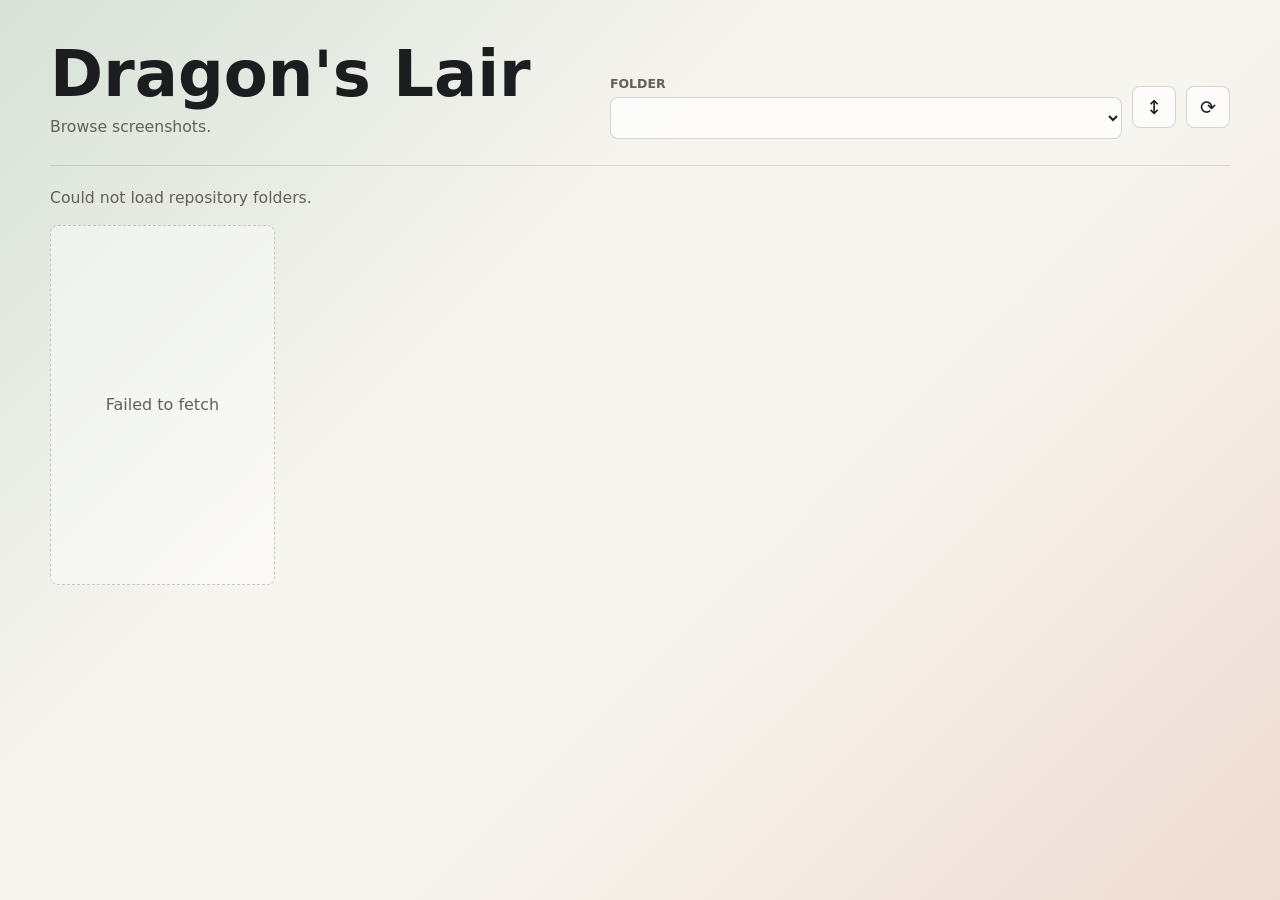
==== index.html @ fb162367 "Initial clean snapshot" ====
<!doctype html>
<html lang="en">
<head>
  <meta charset="utf-8">
  <meta name="viewport" content="width=device-width, initial-scale=1">
  <title>Window Browser</title>
  <style>
    :root {
      color-scheme: light;
      font-family: Inter, ui-sans-serif, system-ui, -apple-system, BlinkMacSystemFont, "Segoe UI", sans-serif;
      background: #f7f5ef;
      color: #1c1d1f;
    }

    * {
      box-sizing: border-box;
    }

    body {
      margin: 0;
      min-height: 100vh;
      background:
        linear-gradient(135deg, rgba(133, 176, 154, 0.28), transparent 38%),
        linear-gradient(315deg, rgba(194, 86, 66, 0.16), transparent 42%),
        #f7f5ef;
    }

    button,
    select {
      font: inherit;
    }

    button {
      cursor: pointer;
    }

    .shell {
      width: min(1180px, calc(100% - 32px));
      margin: 0 auto;
      padding: 32px 0 48px;
    }

    header {
      display: flex;
      align-items: flex-end;
      justify-content: space-between;
      gap: 24px;
      padding: 12px 0 26px;
      border-bottom: 1px solid rgba(28, 29, 31, 0.14);
    }

    h1 {
      margin: 0;
      font-size: clamp(2rem, 5vw, 4.8rem);
      line-height: 0.96;
      letter-spacing: 0;
    }

    .meta {
      margin: 10px 0 0;
      color: #646057;
      font-size: 0.98rem;
      line-height: 1.5;
    }

    .controls {
      display: grid;
      grid-template-columns: minmax(190px, 1fr) auto auto;
      gap: 10px;
      align-items: center;
      width: min(100%, 620px);
    }

    .field {
      display: grid;
      gap: 6px;
    }

    label {
      color: #646057;
      font-size: 0.78rem;
      font-weight: 700;
      text-transform: uppercase;
    }

    select,
    .icon-button {
      min-height: 42px;
      border: 1px solid rgba(28, 29, 31, 0.18);
      border-radius: 8px;
      background: rgba(255, 255, 255, 0.72);
      color: #1c1d1f;
      box-shadow: 0 1px 0 rgba(255, 255, 255, 0.55) inset;
    }

    select {
      width: 100%;
      padding: 0 34px 0 12px;
    }

    .icon-button {
      width: 44px;
      display: grid;
      place-items: center;
      font-size: 1.2rem;
    }

    .icon-button:hover,
    select:hover {
      border-color: rgba(28, 29, 31, 0.34);
    }

    .summary {
      display: flex;
      align-items: center;
      justify-content: space-between;
      gap: 16px;
      padding: 22px 0 18px;
      color: #646057;
      font-size: 0.98rem;
    }

    .endpoint {
      overflow: hidden;
      text-overflow: ellipsis;
      white-space: nowrap;
      color: #3f594b;
    }

    .gallery {
      display: grid;
      grid-template-columns: repeat(auto-fill, minmax(210px, 1fr));
      gap: 14px;
    }

    .tile {
      position: relative;
      height: 260px;
      overflow: hidden;
      border: 1px solid rgba(28, 29, 31, 0.12);
      border-radius: 8px;
      background: #fffaf0;
      color: inherit;
      padding: 0;
      text-align: left;
    }

    .tile img {
      width: 100%;
      height: 100%;
      display: block;
      object-fit: cover;
      transition: transform 180ms ease;
    }

    .tile:hover img,
    .tile:focus-visible img {
      transform: scale(1.035);
    }

    .caption {
      position: absolute;
      inset: auto 0 0;
      display: grid;
      gap: 2px;
      padding: 40px 12px 12px;
      background: linear-gradient(transparent, rgba(0, 0, 0, 0.76));
      color: #fff;
    }

    .name {
      overflow: hidden;
      text-overflow: ellipsis;
      white-space: nowrap;
      font-weight: 800;
    }

    .time {
      color: rgba(255, 255, 255, 0.78);
      font-size: 0.86rem;
    }

    .empty {
      display: grid;
      place-items: center;
      min-height: 360px;
      border: 1px dashed rgba(28, 29, 31, 0.22);
      border-radius: 8px;
      color: #646057;
      text-align: center;
      padding: 32px;
      background: rgba(255, 255, 255, 0.42);
    }

    .viewer {
      position: fixed;
      inset: 0;
      z-index: 20;
      display: none;
      grid-template-rows: auto 1fr auto;
      background: rgba(11, 12, 14, 0.94);
      color: #fff;
    }

    .viewer.open {
      display: grid;
    }

    .viewer-bar {
      display: flex;
      align-items: center;
      justify-content: space-between;
      gap: 12px;
      padding: 12px 16px;
    }

    .viewer-title {
      min-width: 0;
      overflow: hidden;
      text-overflow: ellipsis;
      white-space: nowrap;
      font-weight: 800;
    }

    .viewer-stage {
      min-height: 0;
      display: grid;
      grid-template-columns: 54px 1fr 54px;
      align-items: center;
      gap: 8px;
      padding: 0 16px;
    }

    .viewer-image {
      max-width: 100%;
      max-height: calc(100vh - 148px);
      justify-self: center;
      object-fit: contain;
    }

    .viewer button {
      border-color: rgba(255, 255, 255, 0.24);
      background: rgba(255, 255, 255, 0.12);
      color: #fff;
    }

    .viewer-foot {
      padding: 0 16px 14px;
      color: rgba(255, 255, 255, 0.72);
      text-align: center;
    }

    @media (max-width: 760px) {
      header {
        display: grid;
        align-items: stretch;
      }

      .controls {
        grid-template-columns: 1fr 44px 44px;
      }

      .summary {
        display: grid;
      }

      .tile {
        height: 220px;
      }

      .viewer-stage {
        grid-template-columns: 44px 1fr 44px;
        padding: 0 8px;
      }
    }
  </style>
</head>
<body>
  <div class="shell">
    <header>
      <div>
        <h1>Dragon's Lair</h1>
        <p class="meta">Browse screenshots.</p>
      </div>

      <div class="controls" aria-label="Photo controls">
        <div class="field">
          <label for="folderSelect">Folder</label>
          <select id="folderSelect"></select>
        </div>
        <button class="icon-button" id="sortButton" type="button" title="Reverse timestamp sort" aria-label="Reverse timestamp sort">↕</button>
        <button class="icon-button" id="refreshButton" type="button" title="Refresh folders and photos" aria-label="Refresh folders and photos">⟳</button>
      </div>
    </header>

    <section class="summary" aria-live="polite">
      <span id="countText">Loading folders...</span>
      <span class="endpoint" id="endpointText"></span>
    </section>

    <main id="gallery" class="gallery"></main>
  </div>

  <aside class="viewer" id="viewer" aria-modal="true" role="dialog" aria-label="Photo viewer">
    <div class="viewer-bar">
      <div class="viewer-title" id="viewerTitle"></div>
      <button class="icon-button" id="closeButton" type="button" title="Close" aria-label="Close">×</button>
    </div>
    <div class="viewer-stage">
      <button class="icon-button" id="prevButton" type="button" title="Previous photo" aria-label="Previous photo">‹</button>
      <img class="viewer-image" id="viewerImage" alt="">
      <button class="icon-button" id="nextButton" type="button" title="Next photo" aria-label="Next photo">›</button>
    </div>
    <div class="viewer-foot" id="viewerMeta"></div>
  </aside>

  <script>
    const owner = "iambeast55";
    const repo = "dragons_lair";
    const branch = "master";
    const rootFolder = "windows";
    const imagePattern = /\.(avif|gif|heic|jpeg|jpg|png|webp)$/i;

    const folderSelect = document.querySelector("#folderSelect");
    const sortButton = document.querySelector("#sortButton");
    const refreshButton = document.querySelector("#refreshButton");
    const countText = document.querySelector("#countText");
    const endpointText = document.querySelector("#endpointText");
    const gallery = document.querySelector("#gallery");
    const viewer = document.querySelector("#viewer");
    const viewerImage = document.querySelector("#viewerImage");
    const viewerTitle = document.querySelector("#viewerTitle");
    const viewerMeta = document.querySelector("#viewerMeta");

    let repoTree = [];
    let folders = [];
    let photos = [];
    let activeFolder = new URLSearchParams(location.search).get("folder") || "";
    let sortNewestFirst = true;
    let activeIndex = 0;

    function api(path) {
      return `https://api.github.com/repos/${owner}/${repo}/${path}`;
    }

    function raw(path) {
      return `https://raw.githubusercontent.com/${owner}/${repo}/${branch}/${encodeURIComponent(path).replaceAll("%2F", "/")}`;
    }

    function folderFromPath(path) {
      const withoutRoot = path.slice(rootFolder.length + 1);
      return withoutRoot.split("/")[0] || "";
    }

    function displayFolder(folder) {
      return folder.replaceAll("-", " ").replaceAll("_", " ");
    }

    function formatDate(timestamp) {
      if (!timestamp) return "No timestamp found";
      return new Intl.DateTimeFormat(undefined, {
        year: "numeric",
        month: "short",
        day: "numeric",
        hour: "numeric",
        minute: "2-digit"
      }).format(new Date(timestamp));
    }

    function parseDateFromName(name) {
      const compact = name.match(/(20\d{2}|19\d{2})([01]\d)([0-3]\d)[-_ ]?([0-2]\d)?([0-5]\d)?([0-5]\d)?/);
      if (compact) {
        const [, year, month, day, hour = "00", minute = "00", second = "00"] = compact;
        const date = new Date(`${year}-${month}-${day}T${hour}:${minute}:${second}`);
        return Number.isNaN(date.getTime()) ? null : date.getTime();
      }

      const separated = name.match(/(20\d{2}|19\d{2})[-_. ]([01]?\d)[-_. ]([0-3]?\d)/);
      if (separated) {
        const [, year, month, day] = separated;
        const date = new Date(Number(year), Number(month) - 1, Number(day));
        return Number.isNaN(date.getTime()) ? null : date.getTime();
      }

      return null;
    }

    function readAscii(view, offset, length) {
      let value = "";
      for (let index = 0; index < length; index += 1) {
        value += String.fromCharCode(view.getUint8(offset + index));
      }
      return value;
    }

    function parseExifDate(buffer) {
      const view = new DataView(buffer);
      if (view.byteLength < 4 || view.getUint16(0) !== 0xffd8) return null;

      let offset = 2;
      while (offset + 4 < view.byteLength) {
        const marker = view.getUint16(offset);
        const size = view.getUint16(offset + 2);
        if (marker === 0xffe1 && readAscii(view, offset + 4, 6) === "Exif\0\0") {
          return parseTiffDate(view, offset + 10);
        }
        offset += 2 + size;
      }
      return null;
    }

    function parseTiffDate(view, start) {
      const endian = readAscii(view, start, 2);
      const little = endian === "II";
      if (!little && endian !== "MM") return null;

      const get16 = (offset) => view.getUint16(offset, little);
      const get32 = (offset) => view.getUint32(offset, little);
      const firstIfd = start + get32(start + 4);
      const exifIfd = findTagOffset(view, firstIfd, 0x8769, get16, get32, start);
      const dateOffset =
        findTagOffset(view, firstIfd, 0x0132, get16, get32, start) ||
        (exifIfd ? findTagOffset(view, exifIfd, 0x9003, get16, get32, start) : null) ||
        (exifIfd ? findTagOffset(view, exifIfd, 0x9004, get16, get32, start) : null);

      if (!dateOffset) return null;
      const value = readAscii(view, dateOffset, 19);
      const match = value.match(/(\d{4}):(\d{2}):(\d{2}) (\d{2}):(\d{2}):(\d{2})/);
      if (!match) return null;
      const [, year, month, day, hour, minute, second] = match;
      const date = new Date(`${year}-${month}-${day}T${hour}:${minute}:${second}`);
      return Number.isNaN(date.getTime()) ? null : date.getTime();
    }

    function findTagOffset(view, ifdOffset, wantedTag, get16, get32, tiffStart) {
      if (ifdOffset + 2 >= view.byteLength) return null;
      const entryCount = get16(ifdOffset);
      for (let index = 0; index < entryCount; index += 1) {
        const entry = ifdOffset + 2 + index * 12;
        if (entry + 12 > view.byteLength) return null;
        const tag = get16(entry);
        if (tag !== wantedTag) continue;

        const type = get16(entry + 2);
        const count = get32(entry + 4);
        const value = get32(entry + 8);
        const byteCount = count * (type === 3 ? 2 : 1);
        return byteCount <= 4 ? entry + 8 : tiffStart + value;
      }
      return null;
    }

    async function fetchJson(url) {
      const response = await fetch(url, { headers: { Accept: "application/vnd.github+json" } });
      if (!response.ok) throw new Error(`${response.status} ${response.statusText}`);
      return response.json();
    }

    async function loadTree() {
      countText.textContent = "Loading folders...";
      gallery.innerHTML = "";
      const data = await fetchJson(api(`git/trees/${branch}?recursive=1`));
      repoTree = data.tree || [];
      folders = [...new Set(
        repoTree
          .filter((item) => item.type === "tree" && item.path.startsWith(`${rootFolder}/`))
          .map((item) => folderFromPath(item.path))
          .filter(Boolean)
      )].sort((a, b) => a.localeCompare(b));

      renderFolders();
      await selectFolder(folders.includes(activeFolder) ? activeFolder : folders[0] || "");
    }

    function renderFolders() {
      folderSelect.innerHTML = "";
      if (!folders.length) {
        folderSelect.append(new Option("No folders yet", ""));
        folderSelect.disabled = true;
        return;
      }

      folderSelect.disabled = false;
      for (const folder of folders) {
        folderSelect.append(new Option(displayFolder(folder), folder));
      }
    }

    async function selectFolder(folder) {
      activeFolder = folder;
      folderSelect.value = folder;
      const url = new URL(location.href);
      if (folder) url.searchParams.set("folder", folder);
      else url.searchParams.delete("folder");
      history.replaceState(null, "", url);
      endpointText.textContent = folder ? `?folder=${encodeURIComponent(folder)}` : "";

      if (!folder) {
        photos = [];
        countText.textContent = "Add folders under windows to start browsing.";
        renderEmpty("Create a folder like windows/vacation and add images inside it.");
        return;
      }

      countText.textContent = `Loading ${displayFolder(folder)}...`;
      const prefix = `${rootFolder}/${folder}/`;
      photos = repoTree
        .filter((item) => item.type === "blob" && item.path.startsWith(prefix) && imagePattern.test(item.path))
        .map((item) => ({
          path: item.path,
          name: item.path.split("/").pop(),
          url: raw(item.path),
          timestamp: parseDateFromName(item.path),
          timestampSource: parseDateFromName(item.path) ? "filename" : ""
        }));

      await hydrateTimestamps(photos);
      sortPhotos();
      renderGallery();
    }

    async function hydrateTimestamps(items) {
      await Promise.all(items.map(async (photo) => {
        if (!/\.(jpe?g)$/i.test(photo.name)) return;
        try {
          const response = await fetch(photo.url);
          const buffer = await response.arrayBuffer();
          const exifDate = parseExifDate(buffer);
          if (exifDate) {
            photo.timestamp = exifDate;
            photo.timestampSource = "EXIF";
          }
        } catch {
          // Filename dates remain useful when image metadata cannot be read.
        }
      }));
    }

    function sortPhotos() {
      photos.sort((a, b) => {
        const first = a.timestamp || 0;
        const second = b.timestamp || 0;
        return sortNewestFirst ? second - first || a.name.localeCompare(b.name) : first - second || a.name.localeCompare(b.name);
      });
    }

    function renderGallery() {
      gallery.innerHTML = "";
      if (!photos.length) {
        countText.textContent = `No images found in ${displayFolder(activeFolder)}.`;
        renderEmpty("Supported files: .jpg, .jpeg, .png, .webp, .gif, .avif, .heic");
        return;
      }

      countText.textContent = `${photos.length} photo${photos.length === 1 ? "" : "s"} in ${displayFolder(activeFolder)}, sorted ${sortNewestFirst ? "newest first" : "oldest first"}.`;
      for (const [index, photo] of photos.entries()) {
        const tile = document.createElement("button");
        tile.className = "tile";
        tile.type = "button";
        tile.addEventListener("click", () => openViewer(index));

        const image = document.createElement("img");
        image.src = photo.url;
        image.alt = photo.name;
        image.loading = "lazy";

        const caption = document.createElement("span");
        caption.className = "caption";
        caption.innerHTML = `<span class="name"></span><span class="time"></span>`;
        caption.querySelector(".name").textContent = photo.name;
        caption.querySelector(".time").textContent = `${formatDate(photo.timestamp)}${photo.timestampSource ? ` · ${photo.timestampSource}` : ""}`;

        tile.append(image, caption);
        gallery.append(tile);
      }
    }

    function renderEmpty(message) {
      gallery.innerHTML = `<div class="empty"><p>${message}</p></div>`;
    }

    function openViewer(index) {
      activeIndex = index;
      updateViewer();
      viewer.classList.add("open");
    }

    function updateViewer() {
      const photo = photos[activeIndex];
      if (!photo) return;
      viewerImage.src = photo.url;
      viewerImage.alt = photo.name;
      viewerTitle.textContent = photo.name;
      viewerMeta.textContent = `${activeIndex + 1} of ${photos.length} · ${formatDate(photo.timestamp)}${photo.timestampSource ? ` · ${photo.timestampSource}` : ""}`;
    }

    function moveViewer(direction) {
      if (!photos.length) return;
      activeIndex = (activeIndex + direction + photos.length) % photos.length;
      updateViewer();
    }

    folderSelect.addEventListener("change", () => selectFolder(folderSelect.value));
    sortButton.addEventListener("click", () => {
      sortNewestFirst = !sortNewestFirst;
      sortPhotos();
      renderGallery();
    });
    refreshButton.addEventListener("click", loadTree);
    document.querySelector("#closeButton").addEventListener("click", () => viewer.classList.remove("open"));
    document.querySelector("#prevButton").addEventListener("click", () => moveViewer(-1));
    document.querySelector("#nextButton").addEventListener("click", () => moveViewer(1));
    document.addEventListener("keydown", (event) => {
      if (!viewer.classList.contains("open")) return;
      if (event.key === "Escape") viewer.classList.remove("open");
      if (event.key === "ArrowLeft") moveViewer(-1);
      if (event.key === "ArrowRight") moveViewer(1);
    });

    loadTree().catch((error) => {
      countText.textContent = "Could not load repository folders.";
      renderEmpty(error.message);
    });
  </script>
</body>
</html>
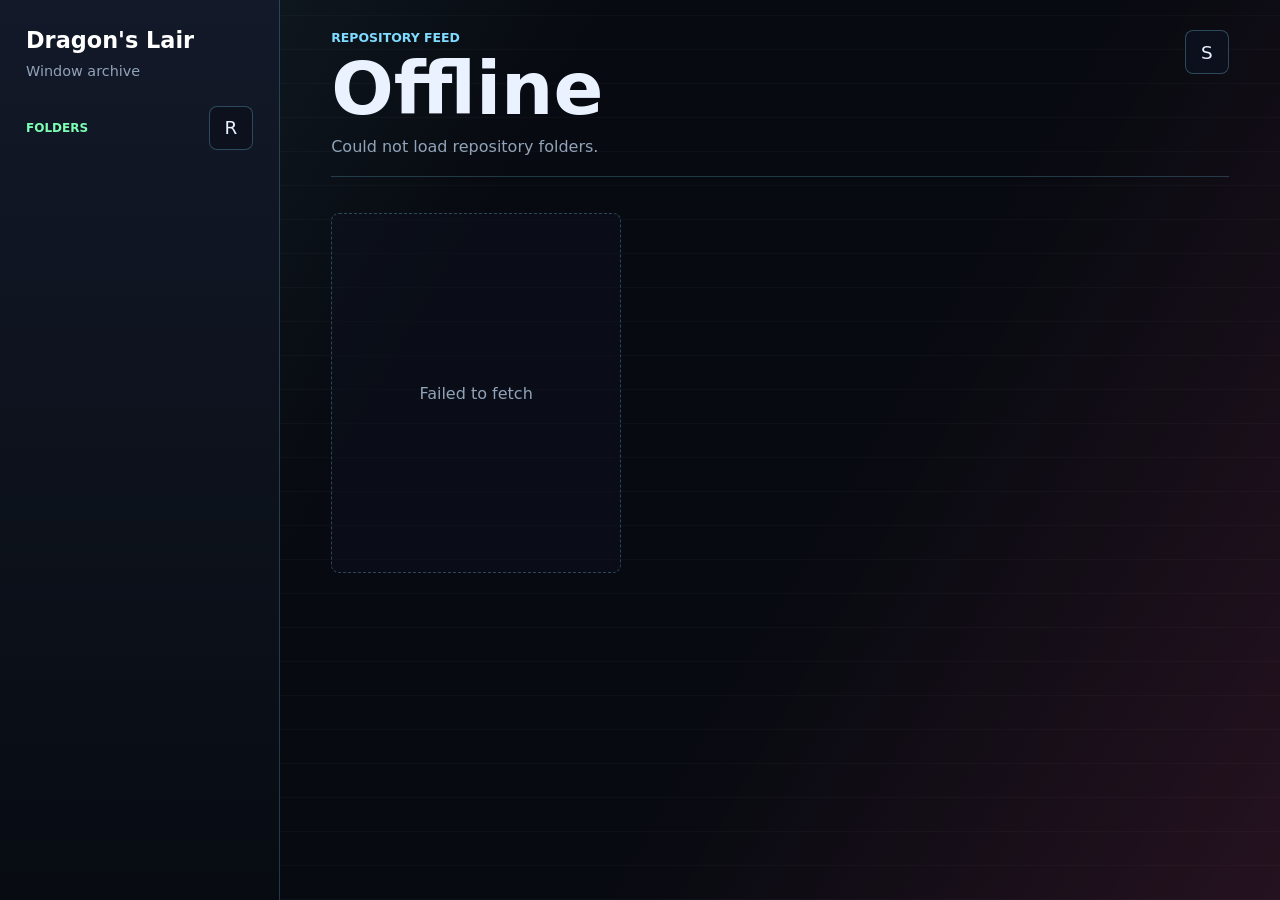
==== commit f925c0a2: "Refresh cyber gallery UI" ====
--- a/index.html
+++ b/index.html
@@ -3,13 +3,22 @@
 <head>
   <meta charset="utf-8">
   <meta name="viewport" content="width=device-width, initial-scale=1">
-  <title>Window Browser</title>
+  <title>Dragon's Lair</title>
   <style>
     :root {
-      color-scheme: light;
+      color-scheme: dark;
       font-family: Inter, ui-sans-serif, system-ui, -apple-system, BlinkMacSystemFont, "Segoe UI", sans-serif;
-      background: #f7f5ef;
-      color: #1c1d1f;
+      background: #070a10;
+      color: #eaf2ff;
+      --panel: rgba(13, 18, 30, 0.82);
+      --panel-strong: rgba(18, 25, 40, 0.94);
+      --line: rgba(127, 219, 255, 0.22);
+      --line-hot: rgba(255, 74, 143, 0.42);
+      --text-soft: #91a3b8;
+      --cyan: #7fdbff;
+      --pink: #ff4a8f;
+      --green: #7cffb2;
+      --amber: #ffd166;
     }
 
     * {
@@ -20,116 +29,218 @@
       margin: 0;
       min-height: 100vh;
       background:
-        linear-gradient(135deg, rgba(133, 176, 154, 0.28), transparent 38%),
-        linear-gradient(315deg, rgba(194, 86, 66, 0.16), transparent 42%),
-        #f7f5ef;
-    }
-
-    button,
-    select {
+        linear-gradient(120deg, rgba(127, 219, 255, 0.11), transparent 34%),
+        linear-gradient(300deg, rgba(255, 74, 143, 0.12), transparent 38%),
+        repeating-linear-gradient(0deg, rgba(255, 255, 255, 0.025) 0 1px, transparent 1px 34px),
+        #070a10;
+    }
+
+    button {
+      border: 0;
       font: inherit;
-    }
-
-    button {
       cursor: pointer;
     }
 
     .shell {
-      width: min(1180px, calc(100% - 32px));
+      width: min(1440px, 100%);
+      min-height: 100vh;
       margin: 0 auto;
-      padding: 32px 0 48px;
-    }
-
-    header {
-      display: flex;
-      align-items: flex-end;
-      justify-content: space-between;
-      gap: 24px;
-      padding: 12px 0 26px;
-      border-bottom: 1px solid rgba(28, 29, 31, 0.14);
+      display: grid;
+      grid-template-columns: 280px minmax(0, 1fr);
+    }
+
+    .sidebar {
+      position: sticky;
+      top: 0;
+      height: 100vh;
+      padding: 28px 18px;
+      border-right: 1px solid var(--line);
+      background:
+        linear-gradient(180deg, rgba(18, 25, 40, 0.96), rgba(7, 10, 16, 0.92)),
+        var(--panel-strong);
+    }
+
+    .brand {
+      display: grid;
+      gap: 8px;
+      padding: 0 8px 24px;
     }
 
     h1 {
       margin: 0;
-      font-size: clamp(2rem, 5vw, 4.8rem);
-      line-height: 0.96;
+      color: #ffffff;
+      font-size: 1.4rem;
+      line-height: 1.1;
       letter-spacing: 0;
     }
 
     .meta {
-      margin: 10px 0 0;
-      color: #646057;
-      font-size: 0.98rem;
-      line-height: 1.5;
-    }
-
-    .controls {
-      display: grid;
-      grid-template-columns: minmax(190px, 1fr) auto auto;
-      gap: 10px;
-      align-items: center;
-      width: min(100%, 620px);
-    }
-
-    .field {
-      display: grid;
-      gap: 6px;
-    }
-
-    label {
-      color: #646057;
-      font-size: 0.78rem;
-      font-weight: 700;
-      text-transform: uppercase;
-    }
-
-    select,
-    .icon-button {
-      min-height: 42px;
-      border: 1px solid rgba(28, 29, 31, 0.18);
-      border-radius: 8px;
-      background: rgba(255, 255, 255, 0.72);
-      color: #1c1d1f;
-      box-shadow: 0 1px 0 rgba(255, 255, 255, 0.55) inset;
-    }
-
-    select {
-      width: 100%;
-      padding: 0 34px 0 12px;
-    }
-
-    .icon-button {
-      width: 44px;
-      display: grid;
-      place-items: center;
-      font-size: 1.2rem;
-    }
-
-    .icon-button:hover,
-    select:hover {
-      border-color: rgba(28, 29, 31, 0.34);
-    }
-
-    .summary {
+      margin: 0;
+      color: var(--text-soft);
+      font-size: 0.9rem;
+      line-height: 1.45;
+    }
+
+    .rail-head {
       display: flex;
       align-items: center;
       justify-content: space-between;
-      gap: 16px;
-      padding: 22px 0 18px;
-      color: #646057;
-      font-size: 0.98rem;
-    }
-
-    .endpoint {
+      gap: 12px;
+      margin: 0 8px 10px;
+    }
+
+    .rail-label {
+      color: var(--green);
+      font-size: 0.75rem;
+      font-weight: 800;
+      text-transform: uppercase;
+    }
+
+    .folder-list {
+      display: grid;
+      gap: 8px;
+      max-height: calc(100vh - 196px);
+      overflow: auto;
+      padding: 2px 4px 2px 0;
+    }
+
+    .folder-item {
+      width: 100%;
+      min-height: 44px;
+      display: grid;
+      grid-template-columns: 28px minmax(0, 1fr) auto;
+      align-items: center;
+      gap: 10px;
+      padding: 9px 10px;
+      border: 1px solid rgba(127, 219, 255, 0.12);
+      border-radius: 8px;
+      background: rgba(255, 255, 255, 0.035);
+      color: #dce9f8;
+      text-align: left;
+    }
+
+    .folder-item:hover,
+    .folder-item:focus-visible {
+      border-color: rgba(127, 219, 255, 0.48);
+      background: rgba(127, 219, 255, 0.08);
+      outline: none;
+    }
+
+    .folder-item.active {
+      border-color: rgba(255, 74, 143, 0.7);
+      background: linear-gradient(90deg, rgba(255, 74, 143, 0.17), rgba(127, 219, 255, 0.09));
+      box-shadow: 0 0 0 1px rgba(255, 74, 143, 0.12), 0 0 24px rgba(255, 74, 143, 0.08);
+    }
+
+    .folder-icon {
+      position: relative;
+      width: 23px;
+      height: 17px;
+      border: 1px solid rgba(127, 219, 255, 0.76);
+      border-radius: 3px;
+      background: rgba(127, 219, 255, 0.12);
+      box-shadow: 0 0 12px rgba(127, 219, 255, 0.18);
+    }
+
+    .folder-icon::before {
+      content: "";
+      position: absolute;
+      top: -6px;
+      left: 1px;
+      width: 10px;
+      height: 6px;
+      border: 1px solid rgba(127, 219, 255, 0.76);
+      border-bottom: 0;
+      border-radius: 3px 3px 0 0;
+      background: rgba(127, 219, 255, 0.12);
+    }
+
+    .folder-name,
+    .name {
       overflow: hidden;
       text-overflow: ellipsis;
       white-space: nowrap;
-      color: #3f594b;
+    }
+
+    .folder-count {
+      color: var(--text-soft);
+      font-size: 0.78rem;
+      font-variant-numeric: tabular-nums;
+    }
+
+    .content {
+      min-width: 0;
+      padding: 30px clamp(18px, 4vw, 54px) 48px;
+    }
+
+    .toolbar {
+      display: flex;
+      align-items: flex-start;
+      justify-content: space-between;
+      gap: 16px;
+      padding-bottom: 18px;
+      border-bottom: 1px solid var(--line);
+    }
+
+    .kicker {
+      margin: 0 0 8px;
+      color: var(--cyan);
+      font-size: 0.78rem;
+      font-weight: 900;
+      text-transform: uppercase;
+    }
+
+    .title {
+      margin: 0;
+      font-size: clamp(2rem, 6vw, 4.6rem);
+      line-height: 0.98;
+      letter-spacing: 0;
+    }
+
+    .summary {
+      margin: 10px 0 0;
+      color: var(--text-soft);
+      line-height: 1.45;
+    }
+
+    .actions {
+      display: flex;
+      gap: 10px;
+      flex: 0 0 auto;
+    }
+
+    .icon-button {
+      width: 44px;
+      height: 44px;
+      display: grid;
+      place-items: center;
+      border: 1px solid rgba(127, 219, 255, 0.28);
+      border-radius: 8px;
+      background: rgba(13, 18, 30, 0.88);
+      color: #eaf2ff;
+      font-size: 1.15rem;
+    }
+
+    .icon-button:hover,
+    .icon-button:focus-visible {
+      border-color: var(--cyan);
+      color: #ffffff;
+      outline: none;
+    }
+
+    .endpoint {
+      margin: 16px 0 20px;
+      color: var(--green);
+      font-family: "Cascadia Code", Consolas, monospace;
+      font-size: 0.88rem;
+      overflow: hidden;
+      text-overflow: ellipsis;
+      white-space: nowrap;
     }
 
     .gallery {
       display: grid;
-      grid-template-columns: repeat(auto-fill, minmax(210px, 1fr));
+      grid-template-columns: repeat(auto-fill, minmax(220px, 1fr));
       gap: 14px;
     }
 
@@ -137,12 +248,27 @@
       position: relative;
       height: 260px;
       overflow: hidden;
-      border: 1px solid rgba(28, 29, 31, 0.12);
+      border: 1px solid rgba(127, 219, 255, 0.16);
       border-radius: 8px;
-      background: #fffaf0;
+      background: #0d121e;
       color: inherit;
       padding: 0;
       text-align: left;
+    }
+
+    .tile::after {
+      content: "";
+      position: absolute;
+      inset: 0;
+      border: 1px solid transparent;
+      border-radius: inherit;
+      pointer-events: none;
+    }
+
+    .tile:hover::after,
+    .tile:focus-visible::after {
+      border-color: rgba(255, 74, 143, 0.62);
+      box-shadow: inset 0 0 0 1px rgba(127, 219, 255, 0.16);
     }
 
     .tile img {
@@ -150,46 +276,45 @@
       height: 100%;
       display: block;
       object-fit: cover;
-      transition: transform 180ms ease;
+      transition: transform 180ms ease, filter 180ms ease;
     }
 
     .tile:hover img,
     .tile:focus-visible img {
       transform: scale(1.035);
+      filter: saturate(1.08);
     }
 
     .caption {
       position: absolute;
       inset: auto 0 0;
       display: grid;
-      gap: 2px;
-      padding: 40px 12px 12px;
-      background: linear-gradient(transparent, rgba(0, 0, 0, 0.76));
+      gap: 3px;
+      padding: 48px 12px 12px;
+      background: linear-gradient(transparent, rgba(4, 7, 12, 0.88));
       color: #fff;
     }
 
     .name {
-      overflow: hidden;
-      text-overflow: ellipsis;
-      white-space: nowrap;
-      font-weight: 800;
+      font-weight: 850;
     }
 
     .time {
-      color: rgba(255, 255, 255, 0.78);
-      font-size: 0.86rem;
+      color: rgba(234, 242, 255, 0.72);
+      font-family: "Cascadia Code", Consolas, monospace;
+      font-size: 0.78rem;
     }
 
     .empty {
       display: grid;
       place-items: center;
       min-height: 360px;
-      border: 1px dashed rgba(28, 29, 31, 0.22);
+      border: 1px dashed rgba(127, 219, 255, 0.28);
       border-radius: 8px;
-      color: #646057;
+      color: var(--text-soft);
       text-align: center;
       padding: 32px;
-      background: rgba(255, 255, 255, 0.42);
+      background: rgba(13, 18, 30, 0.54);
     }
 
     .viewer {
@@ -198,7 +323,7 @@
       z-index: 20;
       display: none;
       grid-template-rows: auto 1fr auto;
-      background: rgba(11, 12, 14, 0.94);
+      background: rgba(4, 7, 12, 0.96);
       color: #fff;
     }
 
@@ -212,6 +337,7 @@
       justify-content: space-between;
       gap: 12px;
       padding: 12px 16px;
+      border-bottom: 1px solid rgba(127, 219, 255, 0.14);
     }
 
     .viewer-title {
@@ -238,30 +364,48 @@
       object-fit: contain;
     }
 
-    .viewer button {
-      border-color: rgba(255, 255, 255, 0.24);
-      background: rgba(255, 255, 255, 0.12);
-      color: #fff;
-    }
-
     .viewer-foot {
       padding: 0 16px 14px;
-      color: rgba(255, 255, 255, 0.72);
+      color: rgba(234, 242, 255, 0.72);
       text-align: center;
     }
 
-    @media (max-width: 760px) {
-      header {
+    @media (max-width: 820px) {
+      .shell {
+        grid-template-columns: 1fr;
+      }
+
+      .sidebar {
+        position: static;
+        height: auto;
+        padding: 20px 16px 12px;
+        border-right: 0;
+        border-bottom: 1px solid var(--line);
+      }
+
+      .brand {
+        padding-bottom: 16px;
+      }
+
+      .folder-list {
+        grid-auto-flow: column;
+        grid-auto-columns: minmax(160px, 1fr);
+        overflow-x: auto;
+        overflow-y: hidden;
+        max-height: none;
+        padding-bottom: 8px;
+      }
+
+      .content {
+        padding-top: 22px;
+      }
+
+      .toolbar {
         display: grid;
-        align-items: stretch;
-      }
-
-      .controls {
-        grid-template-columns: 1fr 44px 44px;
-      }
-
-      .summary {
-        display: grid;
+      }
+
+      .actions {
+        justify-content: flex-start;
       }
 
       .tile {
@@ -277,39 +421,46 @@
 </head>
 <body>
   <div class="shell">
-    <header>
-      <div>
+    <aside class="sidebar" aria-label="Folders">
+      <div class="brand">
         <h1>Dragon's Lair</h1>
-        <p class="meta">Browse screenshots.</p>
+        <p class="meta">Window archive</p>
       </div>
 
-      <div class="controls" aria-label="Photo controls">
-        <div class="field">
-          <label for="folderSelect">Folder</label>
-          <select id="folderSelect"></select>
+      <div class="rail-head">
+        <span class="rail-label">Folders</span>
+        <button class="icon-button" id="refreshButton" type="button" title="Refresh folders and photos" aria-label="Refresh folders and photos">R</button>
+      </div>
+
+      <nav class="folder-list" id="folderList" aria-label="Photo folders"></nav>
+    </aside>
+
+    <main class="content">
+      <section class="toolbar">
+        <div>
+          <p class="kicker">Repository feed</p>
+          <h2 class="title" id="folderTitle">Loading</h2>
+          <p class="summary" id="countText" aria-live="polite">Loading folders...</p>
         </div>
-        <button class="icon-button" id="sortButton" type="button" title="Reverse timestamp sort" aria-label="Reverse timestamp sort">↕</button>
-        <button class="icon-button" id="refreshButton" type="button" title="Refresh folders and photos" aria-label="Refresh folders and photos">⟳</button>
-      </div>
-    </header>
-
-    <section class="summary" aria-live="polite">
-      <span id="countText">Loading folders...</span>
-      <span class="endpoint" id="endpointText"></span>
-    </section>
-
-    <main id="gallery" class="gallery"></main>
+        <div class="actions">
+          <button class="icon-button" id="sortButton" type="button" title="Reverse timestamp sort" aria-label="Reverse timestamp sort">S</button>
+        </div>
+      </section>
+
+      <div class="endpoint" id="endpointText"></div>
+      <section id="gallery" class="gallery" aria-label="Photos"></section>
+    </main>
   </div>
 
   <aside class="viewer" id="viewer" aria-modal="true" role="dialog" aria-label="Photo viewer">
     <div class="viewer-bar">
       <div class="viewer-title" id="viewerTitle"></div>
-      <button class="icon-button" id="closeButton" type="button" title="Close" aria-label="Close">×</button>
+      <button class="icon-button" id="closeButton" type="button" title="Close" aria-label="Close">X</button>
     </div>
     <div class="viewer-stage">
-      <button class="icon-button" id="prevButton" type="button" title="Previous photo" aria-label="Previous photo">‹</button>
+      <button class="icon-button" id="prevButton" type="button" title="Previous photo" aria-label="Previous photo">&lt;</button>
       <img class="viewer-image" id="viewerImage" alt="">
-      <button class="icon-button" id="nextButton" type="button" title="Next photo" aria-label="Next photo">›</button>
+      <button class="icon-button" id="nextButton" type="button" title="Next photo" aria-label="Next photo">&gt;</button>
     </div>
     <div class="viewer-foot" id="viewerMeta"></div>
   </aside>
@@ -321,11 +472,12 @@
     const rootFolder = "windows";
     const imagePattern = /\.(avif|gif|heic|jpeg|jpg|png|webp)$/i;
 
-    const folderSelect = document.querySelector("#folderSelect");
+    const folderList = document.querySelector("#folderList");
     const sortButton = document.querySelector("#sortButton");
     const refreshButton = document.querySelector("#refreshButton");
     const countText = document.querySelector("#countText");
     const endpointText = document.querySelector("#endpointText");
+    const folderTitle = document.querySelector("#folderTitle");
     const gallery = document.querySelector("#gallery");
     const viewer = document.querySelector("#viewer");
     const viewerImage = document.querySelector("#viewerImage");
@@ -354,6 +506,11 @@
 
     function displayFolder(folder) {
       return folder.replaceAll("-", " ").replaceAll("_", " ");
+    }
+
+    function countImages(folder) {
+      const prefix = `${rootFolder}/${folder}/`;
+      return repoTree.filter((item) => item.type === "blob" && item.path.startsWith(prefix) && imagePattern.test(item.path)).length;
     }
 
     function formatDate(timestamp) {
@@ -458,6 +615,7 @@
 
     async function loadTree() {
       countText.textContent = "Loading folders...";
+      folderTitle.textContent = "Loading";
       gallery.innerHTML = "";
       const data = await fetchJson(api(`git/trees/${branch}?recursive=1`));
       repoTree = data.tree || [];
@@ -473,22 +631,39 @@
     }
 
     function renderFolders() {
-      folderSelect.innerHTML = "";
+      folderList.innerHTML = "";
       if (!folders.length) {
-        folderSelect.append(new Option("No folders yet", ""));
-        folderSelect.disabled = true;
+        folderList.innerHTML = '<div class="empty">No folders yet</div>';
         return;
       }
 
-      folderSelect.disabled = false;
       for (const folder of folders) {
-        folderSelect.append(new Option(displayFolder(folder), folder));
+        const button = document.createElement("button");
+        button.className = `folder-item${folder === activeFolder ? " active" : ""}`;
+        button.type = "button";
+        button.setAttribute("aria-current", folder === activeFolder ? "page" : "false");
+        button.addEventListener("click", () => selectFolder(folder));
+
+        const icon = document.createElement("span");
+        icon.className = "folder-icon";
+        icon.setAttribute("aria-hidden", "true");
+
+        const name = document.createElement("span");
+        name.className = "folder-name";
+        name.textContent = displayFolder(folder);
+
+        const count = document.createElement("span");
+        count.className = "folder-count";
+        count.textContent = countImages(folder);
+
+        button.append(icon, name, count);
+        folderList.append(button);
       }
     }
 
     async function selectFolder(folder) {
       activeFolder = folder;
-      folderSelect.value = folder;
+      renderFolders();
       const url = new URL(location.href);
       if (folder) url.searchParams.set("folder", folder);
       else url.searchParams.delete("folder");
@@ -497,22 +672,27 @@
 
       if (!folder) {
         photos = [];
+        folderTitle.textContent = "No folder";
         countText.textContent = "Add folders under windows to start browsing.";
-        renderEmpty("Create a folder like windows/vacation and add images inside it.");
+        renderEmpty("Create a folder like windows/screenshots and add images inside it.");
         return;
       }
 
+      folderTitle.textContent = displayFolder(folder);
       countText.textContent = `Loading ${displayFolder(folder)}...`;
       const prefix = `${rootFolder}/${folder}/`;
       photos = repoTree
         .filter((item) => item.type === "blob" && item.path.startsWith(prefix) && imagePattern.test(item.path))
-        .map((item) => ({
-          path: item.path,
-          name: item.path.split("/").pop(),
-          url: raw(item.path),
-          timestamp: parseDateFromName(item.path),
-          timestampSource: parseDateFromName(item.path) ? "filename" : ""
-        }));
+        .map((item) => {
+          const timestamp = parseDateFromName(item.path);
+          return {
+            path: item.path,
+            name: item.path.split("/").pop(),
+            url: raw(item.path),
+            timestamp,
+            timestampSource: timestamp ? "filename" : ""
+          };
+        });
 
       await hydrateTimestamps(photos);
       sortPhotos();
@@ -552,7 +732,7 @@
         return;
       }
 
-      countText.textContent = `${photos.length} photo${photos.length === 1 ? "" : "s"} in ${displayFolder(activeFolder)}, sorted ${sortNewestFirst ? "newest first" : "oldest first"}.`;
+      countText.textContent = `${photos.length} photo${photos.length === 1 ? "" : "s"} sorted ${sortNewestFirst ? "newest first" : "oldest first"}.`;
       for (const [index, photo] of photos.entries()) {
         const tile = document.createElement("button");
         tile.className = "tile";
@@ -566,9 +746,9 @@
 
         const caption = document.createElement("span");
         caption.className = "caption";
-        caption.innerHTML = `<span class="name"></span><span class="time"></span>`;
+        caption.innerHTML = '<span class="name"></span><span class="time"></span>';
         caption.querySelector(".name").textContent = photo.name;
-        caption.querySelector(".time").textContent = `${formatDate(photo.timestamp)}${photo.timestampSource ? ` · ${photo.timestampSource}` : ""}`;
+        caption.querySelector(".time").textContent = `${formatDate(photo.timestamp)}${photo.timestampSource ? ` / ${photo.timestampSource}` : ""}`;
 
         tile.append(image, caption);
         gallery.append(tile);
@@ -591,7 +771,7 @@
       viewerImage.src = photo.url;
       viewerImage.alt = photo.name;
       viewerTitle.textContent = photo.name;
-      viewerMeta.textContent = `${activeIndex + 1} of ${photos.length} · ${formatDate(photo.timestamp)}${photo.timestampSource ? ` · ${photo.timestampSource}` : ""}`;
+      viewerMeta.textContent = `${activeIndex + 1} of ${photos.length} / ${formatDate(photo.timestamp)}${photo.timestampSource ? ` / ${photo.timestampSource}` : ""}`;
     }
 
     function moveViewer(direction) {
@@ -600,7 +780,6 @@
       updateViewer();
     }
 
-    folderSelect.addEventListener("change", () => selectFolder(folderSelect.value));
     sortButton.addEventListener("click", () => {
       sortNewestFirst = !sortNewestFirst;
       sortPhotos();
@@ -618,6 +797,7 @@
     });
 
     loadTree().catch((error) => {
+      folderTitle.textContent = "Offline";
       countText.textContent = "Could not load repository folders.";
       renderEmpty(error.message);
     });
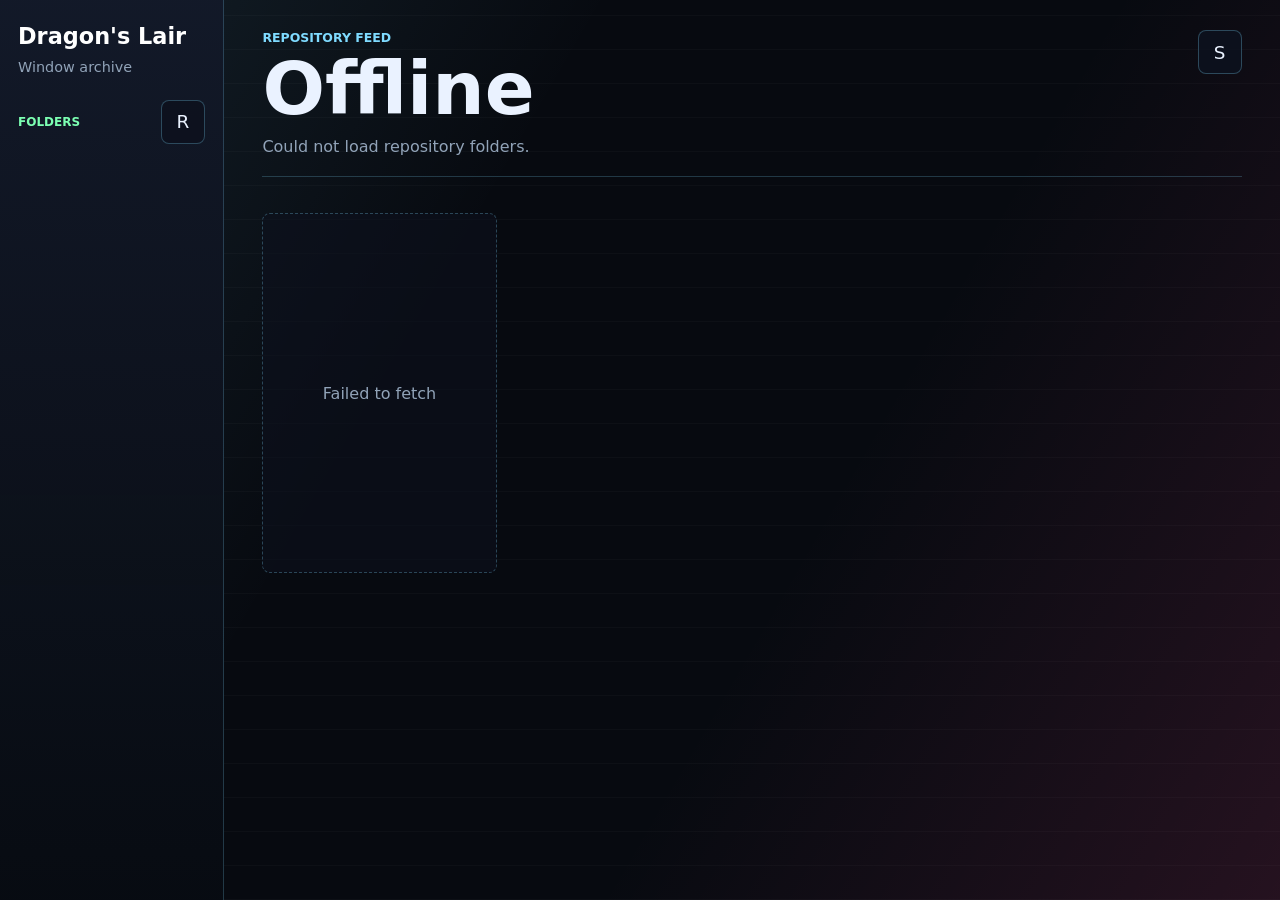
==== commit 213df26d: "Tighten sidebar layout" ====
--- a/index.html
+++ b/index.html
@@ -42,18 +42,17 @@
     }
 
     .shell {
-      width: min(1440px, 100%);
+      width: 100%;
       min-height: 100vh;
-      margin: 0 auto;
-      display: grid;
-      grid-template-columns: 280px minmax(0, 1fr);
+      display: grid;
+      grid-template-columns: 224px minmax(0, 1fr);
     }
 
     .sidebar {
       position: sticky;
       top: 0;
       height: 100vh;
-      padding: 28px 18px;
+      padding: 24px 12px;
       border-right: 1px solid var(--line);
       background:
         linear-gradient(180deg, rgba(18, 25, 40, 0.96), rgba(7, 10, 16, 0.92)),
@@ -63,7 +62,7 @@
     .brand {
       display: grid;
       gap: 8px;
-      padding: 0 8px 24px;
+      padding: 0 6px 22px;
     }
 
     h1 {
@@ -86,7 +85,7 @@
       align-items: center;
       justify-content: space-between;
       gap: 12px;
-      margin: 0 8px 10px;
+      margin: 0 6px 10px;
     }
 
     .rail-label {
@@ -108,10 +107,10 @@
       width: 100%;
       min-height: 44px;
       display: grid;
-      grid-template-columns: 28px minmax(0, 1fr) auto;
+      grid-template-columns: 24px minmax(0, 1fr) auto;
       align-items: center;
-      gap: 10px;
-      padding: 9px 10px;
+      gap: 8px;
+      padding: 9px 8px;
       border: 1px solid rgba(127, 219, 255, 0.12);
       border-radius: 8px;
       background: rgba(255, 255, 255, 0.035);
@@ -170,7 +169,7 @@
 
     .content {
       min-width: 0;
-      padding: 30px clamp(18px, 4vw, 54px) 48px;
+      padding: 30px clamp(18px, 3vw, 48px) 48px;
     }
 
     .toolbar {
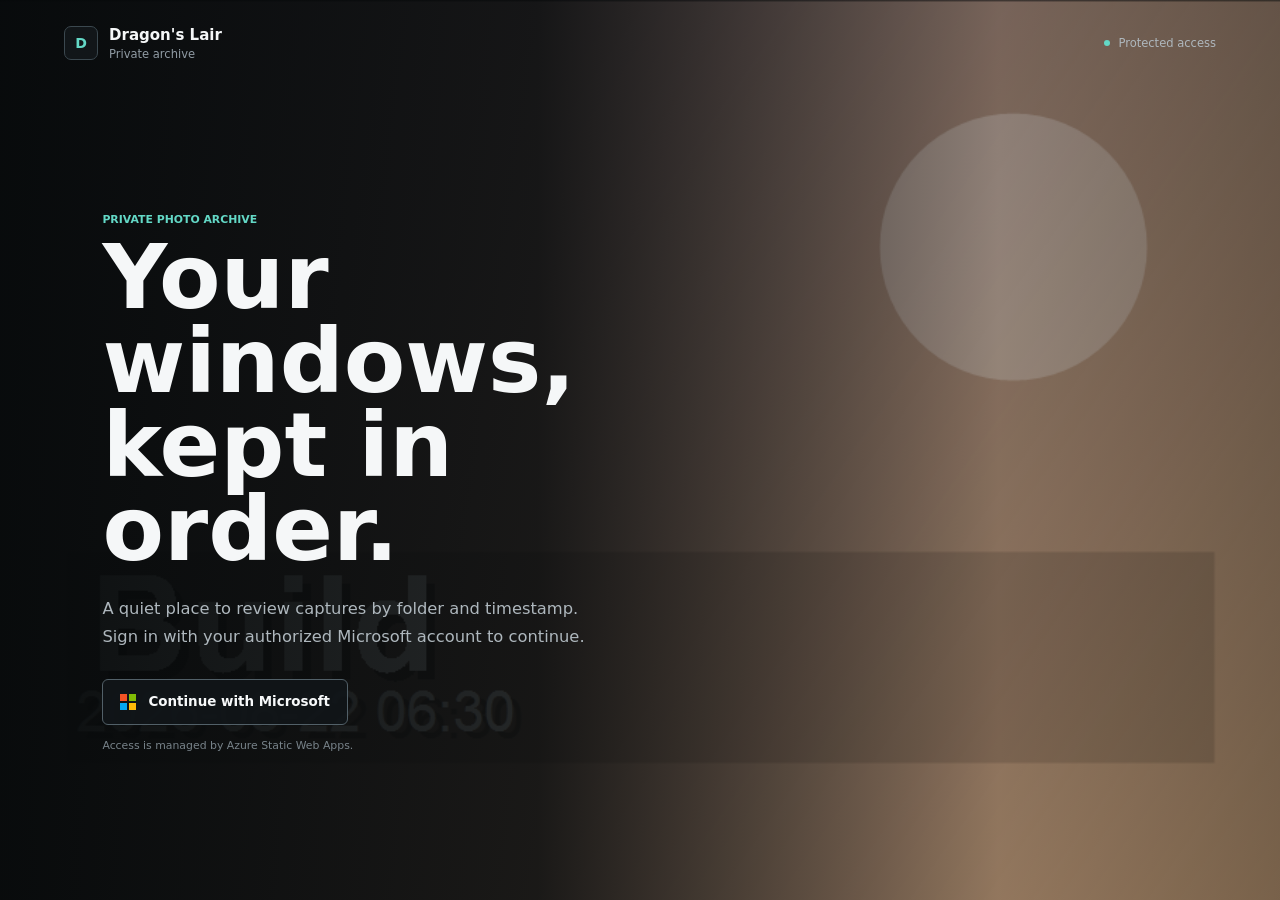
==== commit 5e6d2851: "Build authenticated Azure archive UI" ====
--- a/index.html
+++ b/index.html
@@ -3,803 +3,64 @@
 <head>
   <meta charset="utf-8">
   <meta name="viewport" content="width=device-width, initial-scale=1">
-  <title>Dragon's Lair</title>
-  <style>
-    :root {
-      color-scheme: dark;
-      font-family: Inter, ui-sans-serif, system-ui, -apple-system, BlinkMacSystemFont, "Segoe UI", sans-serif;
-      background: #070a10;
-      color: #eaf2ff;
-      --panel: rgba(13, 18, 30, 0.82);
-      --panel-strong: rgba(18, 25, 40, 0.94);
-      --line: rgba(127, 219, 255, 0.22);
-      --line-hot: rgba(255, 74, 143, 0.42);
-      --text-soft: #91a3b8;
-      --cyan: #7fdbff;
-      --pink: #ff4a8f;
-      --green: #7cffb2;
-      --amber: #ffd166;
-    }
-
-    * {
-      box-sizing: border-box;
-    }
-
-    body {
-      margin: 0;
-      min-height: 100vh;
-      background:
-        linear-gradient(120deg, rgba(127, 219, 255, 0.11), transparent 34%),
-        linear-gradient(300deg, rgba(255, 74, 143, 0.12), transparent 38%),
-        repeating-linear-gradient(0deg, rgba(255, 255, 255, 0.025) 0 1px, transparent 1px 34px),
-        #070a10;
-    }
-
-    button {
-      border: 0;
-      font: inherit;
-      cursor: pointer;
-    }
-
-    .shell {
-      width: 100%;
-      min-height: 100vh;
-      display: grid;
-      grid-template-columns: 224px minmax(0, 1fr);
-    }
-
-    .sidebar {
-      position: sticky;
-      top: 0;
-      height: 100vh;
-      padding: 24px 12px;
-      border-right: 1px solid var(--line);
-      background:
-        linear-gradient(180deg, rgba(18, 25, 40, 0.96), rgba(7, 10, 16, 0.92)),
-        var(--panel-strong);
-    }
-
-    .brand {
-      display: grid;
-      gap: 8px;
-      padding: 0 6px 22px;
-    }
-
-    h1 {
-      margin: 0;
-      color: #ffffff;
-      font-size: 1.4rem;
-      line-height: 1.1;
-      letter-spacing: 0;
-    }
-
-    .meta {
-      margin: 0;
-      color: var(--text-soft);
-      font-size: 0.9rem;
-      line-height: 1.45;
-    }
-
-    .rail-head {
-      display: flex;
-      align-items: center;
-      justify-content: space-between;
-      gap: 12px;
-      margin: 0 6px 10px;
-    }
-
-    .rail-label {
-      color: var(--green);
-      font-size: 0.75rem;
-      font-weight: 800;
-      text-transform: uppercase;
-    }
-
-    .folder-list {
-      display: grid;
-      gap: 8px;
-      max-height: calc(100vh - 196px);
-      overflow: auto;
-      padding: 2px 4px 2px 0;
-    }
-
-    .folder-item {
-      width: 100%;
-      min-height: 44px;
-      display: grid;
-      grid-template-columns: 24px minmax(0, 1fr) auto;
-      align-items: center;
-      gap: 8px;
-      padding: 9px 8px;
-      border: 1px solid rgba(127, 219, 255, 0.12);
-      border-radius: 8px;
-      background: rgba(255, 255, 255, 0.035);
-      color: #dce9f8;
-      text-align: left;
-    }
-
-    .folder-item:hover,
-    .folder-item:focus-visible {
-      border-color: rgba(127, 219, 255, 0.48);
-      background: rgba(127, 219, 255, 0.08);
-      outline: none;
-    }
-
-    .folder-item.active {
-      border-color: rgba(255, 74, 143, 0.7);
-      background: linear-gradient(90deg, rgba(255, 74, 143, 0.17), rgba(127, 219, 255, 0.09));
-      box-shadow: 0 0 0 1px rgba(255, 74, 143, 0.12), 0 0 24px rgba(255, 74, 143, 0.08);
-    }
-
-    .folder-icon {
-      position: relative;
-      width: 23px;
-      height: 17px;
-      border: 1px solid rgba(127, 219, 255, 0.76);
-      border-radius: 3px;
-      background: rgba(127, 219, 255, 0.12);
-      box-shadow: 0 0 12px rgba(127, 219, 255, 0.18);
-    }
-
-    .folder-icon::before {
-      content: "";
-      position: absolute;
-      top: -6px;
-      left: 1px;
-      width: 10px;
-      height: 6px;
-      border: 1px solid rgba(127, 219, 255, 0.76);
-      border-bottom: 0;
-      border-radius: 3px 3px 0 0;
-      background: rgba(127, 219, 255, 0.12);
-    }
-
-    .folder-name,
-    .name {
-      overflow: hidden;
-      text-overflow: ellipsis;
-      white-space: nowrap;
-    }
-
-    .folder-count {
-      color: var(--text-soft);
-      font-size: 0.78rem;
-      font-variant-numeric: tabular-nums;
-    }
-
-    .content {
-      min-width: 0;
-      padding: 30px clamp(18px, 3vw, 48px) 48px;
-    }
-
-    .toolbar {
-      display: flex;
-      align-items: flex-start;
-      justify-content: space-between;
-      gap: 16px;
-      padding-bottom: 18px;
-      border-bottom: 1px solid var(--line);
-    }
-
-    .kicker {
-      margin: 0 0 8px;
-      color: var(--cyan);
-      font-size: 0.78rem;
-      font-weight: 900;
-      text-transform: uppercase;
-    }
-
-    .title {
-      margin: 0;
-      font-size: clamp(2rem, 6vw, 4.6rem);
-      line-height: 0.98;
-      letter-spacing: 0;
-    }
-
-    .summary {
-      margin: 10px 0 0;
-      color: var(--text-soft);
-      line-height: 1.45;
-    }
-
-    .actions {
-      display: flex;
-      gap: 10px;
-      flex: 0 0 auto;
-    }
-
-    .icon-button {
-      width: 44px;
-      height: 44px;
-      display: grid;
-      place-items: center;
-      border: 1px solid rgba(127, 219, 255, 0.28);
-      border-radius: 8px;
-      background: rgba(13, 18, 30, 0.88);
-      color: #eaf2ff;
-      font-size: 1.15rem;
-    }
-
-    .icon-button:hover,
-    .icon-button:focus-visible {
-      border-color: var(--cyan);
-      color: #ffffff;
-      outline: none;
-    }
-
-    .endpoint {
-      margin: 16px 0 20px;
-      color: var(--green);
-      font-family: "Cascadia Code", Consolas, monospace;
-      font-size: 0.88rem;
-      overflow: hidden;
-      text-overflow: ellipsis;
-      white-space: nowrap;
-    }
-
-    .gallery {
-      display: grid;
-      grid-template-columns: repeat(auto-fill, minmax(220px, 1fr));
-      gap: 14px;
-    }
-
-    .tile {
-      position: relative;
-      height: 260px;
-      overflow: hidden;
-      border: 1px solid rgba(127, 219, 255, 0.16);
-      border-radius: 8px;
-      background: #0d121e;
-      color: inherit;
-      padding: 0;
-      text-align: left;
-    }
-
-    .tile::after {
-      content: "";
-      position: absolute;
-      inset: 0;
-      border: 1px solid transparent;
-      border-radius: inherit;
-      pointer-events: none;
-    }
-
-    .tile:hover::after,
-    .tile:focus-visible::after {
-      border-color: rgba(255, 74, 143, 0.62);
-      box-shadow: inset 0 0 0 1px rgba(127, 219, 255, 0.16);
-    }
-
-    .tile img {
-      width: 100%;
-      height: 100%;
-      display: block;
-      object-fit: cover;
-      transition: transform 180ms ease, filter 180ms ease;
-    }
-
-    .tile:hover img,
-    .tile:focus-visible img {
-      transform: scale(1.035);
-      filter: saturate(1.08);
-    }
-
-    .caption {
-      position: absolute;
-      inset: auto 0 0;
-      display: grid;
-      gap: 3px;
-      padding: 48px 12px 12px;
-      background: linear-gradient(transparent, rgba(4, 7, 12, 0.88));
-      color: #fff;
-    }
-
-    .name {
-      font-weight: 850;
-    }
-
-    .time {
-      color: rgba(234, 242, 255, 0.72);
-      font-family: "Cascadia Code", Consolas, monospace;
-      font-size: 0.78rem;
-    }
-
-    .empty {
-      display: grid;
-      place-items: center;
-      min-height: 360px;
-      border: 1px dashed rgba(127, 219, 255, 0.28);
-      border-radius: 8px;
-      color: var(--text-soft);
-      text-align: center;
-      padding: 32px;
-      background: rgba(13, 18, 30, 0.54);
-    }
-
-    .viewer {
-      position: fixed;
-      inset: 0;
-      z-index: 20;
-      display: none;
-      grid-template-rows: auto 1fr auto;
-      background: rgba(4, 7, 12, 0.96);
-      color: #fff;
-    }
-
-    .viewer.open {
-      display: grid;
-    }
-
-    .viewer-bar {
-      display: flex;
-      align-items: center;
-      justify-content: space-between;
-      gap: 12px;
-      padding: 12px 16px;
-      border-bottom: 1px solid rgba(127, 219, 255, 0.14);
-    }
-
-    .viewer-title {
-      min-width: 0;
-      overflow: hidden;
-      text-overflow: ellipsis;
-      white-space: nowrap;
-      font-weight: 800;
-    }
-
-    .viewer-stage {
-      min-height: 0;
-      display: grid;
-      grid-template-columns: 54px 1fr 54px;
-      align-items: center;
-      gap: 8px;
-      padding: 0 16px;
-    }
-
-    .viewer-image {
-      max-width: 100%;
-      max-height: calc(100vh - 148px);
-      justify-self: center;
-      object-fit: contain;
-    }
-
-    .viewer-foot {
-      padding: 0 16px 14px;
-      color: rgba(234, 242, 255, 0.72);
-      text-align: center;
-    }
-
-    @media (max-width: 820px) {
-      .shell {
-        grid-template-columns: 1fr;
-      }
-
-      .sidebar {
-        position: static;
-        height: auto;
-        padding: 20px 16px 12px;
-        border-right: 0;
-        border-bottom: 1px solid var(--line);
-      }
-
-      .brand {
-        padding-bottom: 16px;
-      }
-
-      .folder-list {
-        grid-auto-flow: column;
-        grid-auto-columns: minmax(160px, 1fr);
-        overflow-x: auto;
-        overflow-y: hidden;
-        max-height: none;
-        padding-bottom: 8px;
-      }
-
-      .content {
-        padding-top: 22px;
-      }
-
-      .toolbar {
-        display: grid;
-      }
-
-      .actions {
-        justify-content: flex-start;
-      }
-
-      .tile {
-        height: 220px;
-      }
-
-      .viewer-stage {
-        grid-template-columns: 44px 1fr 44px;
-        padding: 0 8px;
-      }
-    }
-  </style>
+  <meta name="description" content="A private, timestamped screenshot archive.">
+  <title>Dragon's Lair | Archive</title>
+  <link rel="stylesheet" href="styles.css">
 </head>
-<body>
-  <div class="shell">
-    <aside class="sidebar" aria-label="Folders">
-      <div class="brand">
-        <h1>Dragon's Lair</h1>
-        <p class="meta">Window archive</p>
+<body class="app-page">
+  <div class="app-shell">
+    <aside class="sidebar" aria-label="Archive navigation">
+      <a class="brand" href="/" aria-label="Dragon's Lair home">
+        <span class="brand-mark" aria-hidden="true">D</span>
+        <span><strong>Dragon's Lair</strong><small>Private archive</small></span>
+      </a>
+      <div class="side-heading">
+        <span>Folders</span>
+        <button class="icon-button" id="refreshButton" type="button" title="Refresh archive" aria-label="Refresh archive">&#8635;</button>
       </div>
-
-      <div class="rail-head">
-        <span class="rail-label">Folders</span>
-        <button class="icon-button" id="refreshButton" type="button" title="Refresh folders and photos" aria-label="Refresh folders and photos">R</button>
+      <nav class="folder-list" id="folderList" aria-label="Photo folders"></nav>
+      <div class="sidebar-footer">
+        <span class="status-dot" aria-hidden="true"></span>
+        <span id="sourceStatus">Archive connected</span>
       </div>
-
-      <nav class="folder-list" id="folderList" aria-label="Photo folders"></nav>
     </aside>
 
-    <main class="content">
-      <section class="toolbar">
-        <div>
-          <p class="kicker">Repository feed</p>
-          <h2 class="title" id="folderTitle">Loading</h2>
-          <p class="summary" id="countText" aria-live="polite">Loading folders...</p>
+    <main class="main-content">
+      <header class="topbar">
+        <div class="page-heading">
+          <p class="eyebrow">Photo archive</p>
+          <h1 id="folderTitle">Loading</h1>
+          <p id="countText" class="summary" aria-live="polite">Loading your archive...</p>
         </div>
-        <div class="actions">
-          <button class="icon-button" id="sortButton" type="button" title="Reverse timestamp sort" aria-label="Reverse timestamp sort">S</button>
+        <div class="topbar-actions">
+          <button class="sort-button" id="sortButton" type="button" aria-label="Change timestamp sorting">
+            <span class="sort-icon" id="sortIcon" aria-hidden="true">&#8595;</span>
+            <span id="sortLabel">Newest first</span>
+          </button>
+          <div class="account">
+            <span class="avatar" id="userInitial" aria-hidden="true">U</span>
+            <span class="account-copy">
+              <strong id="userName">Signed in</strong>
+              <a href="/.auth/logout">Sign out</a>
+            </span>
+          </div>
         </div>
-      </section>
-
-      <div class="endpoint" id="endpointText"></div>
-      <section id="gallery" class="gallery" aria-label="Photos"></section>
+      </header>
+      <section class="gallery" id="gallery" aria-label="Photos"></section>
     </main>
   </div>
 
-  <aside class="viewer" id="viewer" aria-modal="true" role="dialog" aria-label="Photo viewer">
-    <div class="viewer-bar">
-      <div class="viewer-title" id="viewerTitle"></div>
-      <button class="icon-button" id="closeButton" type="button" title="Close" aria-label="Close">X</button>
+  <dialog class="viewer" id="viewer" aria-labelledby="viewerTitle">
+    <header class="viewer-header">
+      <div><h2 id="viewerTitle"></h2><p id="viewerMeta"></p></div>
+      <button class="viewer-close" id="closeButton" type="button" title="Close viewer" aria-label="Close viewer">&times;</button>
+    </header>
+    <div class="viewer-stage">
+      <button class="viewer-nav previous" id="prevButton" type="button" title="Previous photo" aria-label="Previous photo">&lsaquo;</button>
+      <img id="viewerImage" alt="">
+      <button class="viewer-nav next" id="nextButton" type="button" title="Next photo" aria-label="Next photo">&rsaquo;</button>
     </div>
-    <div class="viewer-stage">
-      <button class="icon-button" id="prevButton" type="button" title="Previous photo" aria-label="Previous photo">&lt;</button>
-      <img class="viewer-image" id="viewerImage" alt="">
-      <button class="icon-button" id="nextButton" type="button" title="Next photo" aria-label="Next photo">&gt;</button>
-    </div>
-    <div class="viewer-foot" id="viewerMeta"></div>
-  </aside>
-
-  <script>
-    const owner = "iambeast55";
-    const repo = "dragons_lair";
-    const branch = "master";
-    const rootFolder = "windows";
-    const imagePattern = /\.(avif|gif|heic|jpeg|jpg|png|webp)$/i;
-
-    const folderList = document.querySelector("#folderList");
-    const sortButton = document.querySelector("#sortButton");
-    const refreshButton = document.querySelector("#refreshButton");
-    const countText = document.querySelector("#countText");
-    const endpointText = document.querySelector("#endpointText");
-    const folderTitle = document.querySelector("#folderTitle");
-    const gallery = document.querySelector("#gallery");
-    const viewer = document.querySelector("#viewer");
-    const viewerImage = document.querySelector("#viewerImage");
-    const viewerTitle = document.querySelector("#viewerTitle");
-    const viewerMeta = document.querySelector("#viewerMeta");
-
-    let repoTree = [];
-    let folders = [];
-    let photos = [];
-    let activeFolder = new URLSearchParams(location.search).get("folder") || "";
-    let sortNewestFirst = true;
-    let activeIndex = 0;
-
-    function api(path) {
-      return `https://api.github.com/repos/${owner}/${repo}/${path}`;
-    }
-
-    function raw(path) {
-      return `https://raw.githubusercontent.com/${owner}/${repo}/${branch}/${encodeURIComponent(path).replaceAll("%2F", "/")}`;
-    }
-
-    function folderFromPath(path) {
-      const withoutRoot = path.slice(rootFolder.length + 1);
-      return withoutRoot.split("/")[0] || "";
-    }
-
-    function displayFolder(folder) {
-      return folder.replaceAll("-", " ").replaceAll("_", " ");
-    }
-
-    function countImages(folder) {
-      const prefix = `${rootFolder}/${folder}/`;
-      return repoTree.filter((item) => item.type === "blob" && item.path.startsWith(prefix) && imagePattern.test(item.path)).length;
-    }
-
-    function formatDate(timestamp) {
-      if (!timestamp) return "No timestamp found";
-      return new Intl.DateTimeFormat(undefined, {
-        year: "numeric",
-        month: "short",
-        day: "numeric",
-        hour: "numeric",
-        minute: "2-digit"
-      }).format(new Date(timestamp));
-    }
-
-    function parseDateFromName(name) {
-      const compact = name.match(/(20\d{2}|19\d{2})([01]\d)([0-3]\d)[-_ ]?([0-2]\d)?([0-5]\d)?([0-5]\d)?/);
-      if (compact) {
-        const [, year, month, day, hour = "00", minute = "00", second = "00"] = compact;
-        const date = new Date(`${year}-${month}-${day}T${hour}:${minute}:${second}`);
-        return Number.isNaN(date.getTime()) ? null : date.getTime();
-      }
-
-      const separated = name.match(/(20\d{2}|19\d{2})[-_. ]([01]?\d)[-_. ]([0-3]?\d)/);
-      if (separated) {
-        const [, year, month, day] = separated;
-        const date = new Date(Number(year), Number(month) - 1, Number(day));
-        return Number.isNaN(date.getTime()) ? null : date.getTime();
-      }
-
-      return null;
-    }
-
-    function readAscii(view, offset, length) {
-      let value = "";
-      for (let index = 0; index < length; index += 1) {
-        value += String.fromCharCode(view.getUint8(offset + index));
-      }
-      return value;
-    }
-
-    function parseExifDate(buffer) {
-      const view = new DataView(buffer);
-      if (view.byteLength < 4 || view.getUint16(0) !== 0xffd8) return null;
-
-      let offset = 2;
-      while (offset + 4 < view.byteLength) {
-        const marker = view.getUint16(offset);
-        const size = view.getUint16(offset + 2);
-        if (marker === 0xffe1 && readAscii(view, offset + 4, 6) === "Exif\0\0") {
-          return parseTiffDate(view, offset + 10);
-        }
-        offset += 2 + size;
-      }
-      return null;
-    }
-
-    function parseTiffDate(view, start) {
-      const endian = readAscii(view, start, 2);
-      const little = endian === "II";
-      if (!little && endian !== "MM") return null;
-
-      const get16 = (offset) => view.getUint16(offset, little);
-      const get32 = (offset) => view.getUint32(offset, little);
-      const firstIfd = start + get32(start + 4);
-      const exifIfd = findTagOffset(view, firstIfd, 0x8769, get16, get32, start);
-      const dateOffset =
-        findTagOffset(view, firstIfd, 0x0132, get16, get32, start) ||
-        (exifIfd ? findTagOffset(view, exifIfd, 0x9003, get16, get32, start) : null) ||
-        (exifIfd ? findTagOffset(view, exifIfd, 0x9004, get16, get32, start) : null);
-
-      if (!dateOffset) return null;
-      const value = readAscii(view, dateOffset, 19);
-      const match = value.match(/(\d{4}):(\d{2}):(\d{2}) (\d{2}):(\d{2}):(\d{2})/);
-      if (!match) return null;
-      const [, year, month, day, hour, minute, second] = match;
-      const date = new Date(`${year}-${month}-${day}T${hour}:${minute}:${second}`);
-      return Number.isNaN(date.getTime()) ? null : date.getTime();
-    }
-
-    function findTagOffset(view, ifdOffset, wantedTag, get16, get32, tiffStart) {
-      if (ifdOffset + 2 >= view.byteLength) return null;
-      const entryCount = get16(ifdOffset);
-      for (let index = 0; index < entryCount; index += 1) {
-        const entry = ifdOffset + 2 + index * 12;
-        if (entry + 12 > view.byteLength) return null;
-        const tag = get16(entry);
-        if (tag !== wantedTag) continue;
-
-        const type = get16(entry + 2);
-        const count = get32(entry + 4);
-        const value = get32(entry + 8);
-        const byteCount = count * (type === 3 ? 2 : 1);
-        return byteCount <= 4 ? entry + 8 : tiffStart + value;
-      }
-      return null;
-    }
-
-    async function fetchJson(url) {
-      const response = await fetch(url, { headers: { Accept: "application/vnd.github+json" } });
-      if (!response.ok) throw new Error(`${response.status} ${response.statusText}`);
-      return response.json();
-    }
-
-    async function loadTree() {
-      countText.textContent = "Loading folders...";
-      folderTitle.textContent = "Loading";
-      gallery.innerHTML = "";
-      const data = await fetchJson(api(`git/trees/${branch}?recursive=1`));
-      repoTree = data.tree || [];
-      folders = [...new Set(
-        repoTree
-          .filter((item) => item.type === "tree" && item.path.startsWith(`${rootFolder}/`))
-          .map((item) => folderFromPath(item.path))
-          .filter(Boolean)
-      )].sort((a, b) => a.localeCompare(b));
-
-      renderFolders();
-      await selectFolder(folders.includes(activeFolder) ? activeFolder : folders[0] || "");
-    }
-
-    function renderFolders() {
-      folderList.innerHTML = "";
-      if (!folders.length) {
-        folderList.innerHTML = '<div class="empty">No folders yet</div>';
-        return;
-      }
-
-      for (const folder of folders) {
-        const button = document.createElement("button");
-        button.className = `folder-item${folder === activeFolder ? " active" : ""}`;
-        button.type = "button";
-        button.setAttribute("aria-current", folder === activeFolder ? "page" : "false");
-        button.addEventListener("click", () => selectFolder(folder));
-
-        const icon = document.createElement("span");
-        icon.className = "folder-icon";
-        icon.setAttribute("aria-hidden", "true");
-
-        const name = document.createElement("span");
-        name.className = "folder-name";
-        name.textContent = displayFolder(folder);
-
-        const count = document.createElement("span");
-        count.className = "folder-count";
-        count.textContent = countImages(folder);
-
-        button.append(icon, name, count);
-        folderList.append(button);
-      }
-    }
-
-    async function selectFolder(folder) {
-      activeFolder = folder;
-      renderFolders();
-      const url = new URL(location.href);
-      if (folder) url.searchParams.set("folder", folder);
-      else url.searchParams.delete("folder");
-      history.replaceState(null, "", url);
-      endpointText.textContent = folder ? `?folder=${encodeURIComponent(folder)}` : "";
-
-      if (!folder) {
-        photos = [];
-        folderTitle.textContent = "No folder";
-        countText.textContent = "Add folders under windows to start browsing.";
-        renderEmpty("Create a folder like windows/screenshots and add images inside it.");
-        return;
-      }
-
-      folderTitle.textContent = displayFolder(folder);
-      countText.textContent = `Loading ${displayFolder(folder)}...`;
-      const prefix = `${rootFolder}/${folder}/`;
-      photos = repoTree
-        .filter((item) => item.type === "blob" && item.path.startsWith(prefix) && imagePattern.test(item.path))
-        .map((item) => {
-          const timestamp = parseDateFromName(item.path);
-          return {
-            path: item.path,
-            name: item.path.split("/").pop(),
-            url: raw(item.path),
-            timestamp,
-            timestampSource: timestamp ? "filename" : ""
-          };
-        });
-
-      await hydrateTimestamps(photos);
-      sortPhotos();
-      renderGallery();
-    }
-
-    async function hydrateTimestamps(items) {
-      await Promise.all(items.map(async (photo) => {
-        if (!/\.(jpe?g)$/i.test(photo.name)) return;
-        try {
-          const response = await fetch(photo.url);
-          const buffer = await response.arrayBuffer();
-          const exifDate = parseExifDate(buffer);
-          if (exifDate) {
-            photo.timestamp = exifDate;
-            photo.timestampSource = "EXIF";
-          }
-        } catch {
-          // Filename dates remain useful when image metadata cannot be read.
-        }
-      }));
-    }
-
-    function sortPhotos() {
-      photos.sort((a, b) => {
-        const first = a.timestamp || 0;
-        const second = b.timestamp || 0;
-        return sortNewestFirst ? second - first || a.name.localeCompare(b.name) : first - second || a.name.localeCompare(b.name);
-      });
-    }
-
-    function renderGallery() {
-      gallery.innerHTML = "";
-      if (!photos.length) {
-        countText.textContent = `No images found in ${displayFolder(activeFolder)}.`;
-        renderEmpty("Supported files: .jpg, .jpeg, .png, .webp, .gif, .avif, .heic");
-        return;
-      }
-
-      countText.textContent = `${photos.length} photo${photos.length === 1 ? "" : "s"} sorted ${sortNewestFirst ? "newest first" : "oldest first"}.`;
-      for (const [index, photo] of photos.entries()) {
-        const tile = document.createElement("button");
-        tile.className = "tile";
-        tile.type = "button";
-        tile.addEventListener("click", () => openViewer(index));
-
-        const image = document.createElement("img");
-        image.src = photo.url;
-        image.alt = photo.name;
-        image.loading = "lazy";
-
-        const caption = document.createElement("span");
-        caption.className = "caption";
-        caption.innerHTML = '<span class="name"></span><span class="time"></span>';
-        caption.querySelector(".name").textContent = photo.name;
-        caption.querySelector(".time").textContent = `${formatDate(photo.timestamp)}${photo.timestampSource ? ` / ${photo.timestampSource}` : ""}`;
-
-        tile.append(image, caption);
-        gallery.append(tile);
-      }
-    }
-
-    function renderEmpty(message) {
-      gallery.innerHTML = `<div class="empty"><p>${message}</p></div>`;
-    }
-
-    function openViewer(index) {
-      activeIndex = index;
-      updateViewer();
-      viewer.classList.add("open");
-    }
-
-    function updateViewer() {
-      const photo = photos[activeIndex];
-      if (!photo) return;
-      viewerImage.src = photo.url;
-      viewerImage.alt = photo.name;
-      viewerTitle.textContent = photo.name;
-      viewerMeta.textContent = `${activeIndex + 1} of ${photos.length} / ${formatDate(photo.timestamp)}${photo.timestampSource ? ` / ${photo.timestampSource}` : ""}`;
-    }
-
-    function moveViewer(direction) {
-      if (!photos.length) return;
-      activeIndex = (activeIndex + direction + photos.length) % photos.length;
-      updateViewer();
-    }
-
-    sortButton.addEventListener("click", () => {
-      sortNewestFirst = !sortNewestFirst;
-      sortPhotos();
-      renderGallery();
-    });
-    refreshButton.addEventListener("click", loadTree);
-    document.querySelector("#closeButton").addEventListener("click", () => viewer.classList.remove("open"));
-    document.querySelector("#prevButton").addEventListener("click", () => moveViewer(-1));
-    document.querySelector("#nextButton").addEventListener("click", () => moveViewer(1));
-    document.addEventListener("keydown", (event) => {
-      if (!viewer.classList.contains("open")) return;
-      if (event.key === "Escape") viewer.classList.remove("open");
-      if (event.key === "ArrowLeft") moveViewer(-1);
-      if (event.key === "ArrowRight") moveViewer(1);
-    });
-
-    loadTree().catch((error) => {
-      folderTitle.textContent = "Offline";
-      countText.textContent = "Could not load repository folders.";
-      renderEmpty(error.message);
-    });
-  </script>
+  </dialog>
+  <script src="app.js" defer></script>
 </body>
 </html>
--- a/styles.css
+++ b/styles.css
@@ -0,0 +1,133 @@
+:root {
+  color-scheme: dark;
+  font-family: Inter, ui-sans-serif, system-ui, -apple-system, BlinkMacSystemFont, "Segoe UI", sans-serif;
+  --ink: #f5f7f8;
+  --muted: #909ba4;
+  --subtle: #69747d;
+  --canvas: #0a0d0f;
+  --surface: #101417;
+  --surface-raised: #161b1f;
+  --line: #242b30;
+  --line-strong: #384249;
+  --accent: #63d8c6;
+  --accent-soft: rgba(99, 216, 198, 0.12);
+  --warm: #e8b86d;
+}
+
+* { box-sizing: border-box; }
+html { min-width: 320px; background: var(--canvas); }
+body { margin: 0; min-height: 100vh; color: var(--ink); background: var(--canvas); }
+button, a { font: inherit; }
+button { color: inherit; }
+a { color: inherit; }
+
+.app-shell { display: grid; grid-template-columns: 232px minmax(0, 1fr); min-height: 100vh; }
+.sidebar { position: sticky; top: 0; display: flex; flex-direction: column; height: 100vh; padding: 22px 14px 16px; border-right: 1px solid var(--line); background: #0d1113; }
+.brand { display: flex; align-items: center; gap: 11px; width: fit-content; color: var(--ink); text-decoration: none; }
+.brand-mark { display: grid; place-items: center; width: 34px; height: 34px; flex: 0 0 34px; border: 1px solid #3b484f; border-radius: 7px; color: var(--accent); background: #141a1d; font-size: 0.88rem; font-weight: 800; }
+.brand strong, .brand small { display: block; letter-spacing: 0; }
+.brand strong { font-size: 0.94rem; line-height: 1.3; }
+.brand small { margin-top: 1px; color: var(--muted); font-size: 0.72rem; }
+
+.side-heading { display: flex; align-items: center; justify-content: space-between; min-height: 34px; margin: 34px 4px 9px; color: var(--subtle); font-size: 0.7rem; font-weight: 750; text-transform: uppercase; }
+.icon-button { display: grid; place-items: center; width: 30px; height: 30px; padding: 0; border: 0; border-radius: 6px; color: var(--muted); background: transparent; cursor: pointer; }
+.icon-button:hover, .icon-button:focus-visible { color: var(--ink); background: var(--surface-raised); outline: none; }
+.folder-list { display: grid; align-content: start; gap: 3px; min-height: 0; overflow-y: auto; }
+.folder-item { display: grid; grid-template-columns: 20px minmax(0, 1fr) auto; align-items: center; gap: 9px; min-height: 40px; width: 100%; padding: 7px 9px; border: 1px solid transparent; border-radius: 6px; color: #b7c0c7; background: transparent; text-align: left; cursor: pointer; }
+.folder-item:hover, .folder-item:focus-visible { color: var(--ink); background: #14191c; outline: none; }
+.folder-item.active { border-color: #2b373b; color: var(--ink); background: var(--accent-soft); }
+.folder-icon { position: relative; width: 17px; height: 13px; border: 1px solid currentColor; border-radius: 2px; color: #6f7c84; }
+.folder-icon::before { content: ""; position: absolute; top: -4px; left: 1px; width: 7px; height: 4px; border: 1px solid currentColor; border-bottom: 0; border-radius: 2px 2px 0 0; }
+.folder-item.active .folder-icon { color: var(--accent); }
+.folder-name { overflow: hidden; text-overflow: ellipsis; white-space: nowrap; font-size: 0.84rem; }
+.folder-count { color: var(--subtle); font-size: 0.72rem; font-variant-numeric: tabular-nums; }
+.sidebar-footer { display: flex; align-items: center; gap: 8px; margin-top: auto; padding: 14px 7px 2px; border-top: 1px solid var(--line); color: var(--subtle); font-size: 0.7rem; }
+.status-dot { width: 6px; height: 6px; flex: 0 0 6px; border-radius: 50%; background: var(--accent); }
+
+.main-content { min-width: 0; padding: 28px clamp(22px, 3.5vw, 54px) 54px; }
+.topbar { display: flex; align-items: flex-start; justify-content: space-between; gap: 32px; padding-bottom: 24px; border-bottom: 1px solid var(--line); }
+.eyebrow { margin: 0 0 9px; color: var(--accent); font-size: 0.68rem; font-weight: 800; text-transform: uppercase; }
+.page-heading h1 { margin: 0; font-size: clamp(1.8rem, 4vw, 3.2rem); line-height: 1.02; letter-spacing: 0; }
+.summary { margin: 9px 0 0; color: var(--muted); font-size: 0.84rem; }
+.topbar-actions { display: flex; align-items: center; gap: 22px; flex: 0 0 auto; }
+.sort-button { display: inline-flex; align-items: center; gap: 8px; min-height: 38px; padding: 0 12px; border: 1px solid var(--line); border-radius: 6px; color: #c8d0d5; background: var(--surface); font-size: 0.78rem; cursor: pointer; }
+.sort-button:hover, .sort-button:focus-visible { border-color: var(--line-strong); color: var(--ink); outline: none; }
+.sort-icon { color: var(--accent); font-size: 0.92rem; }
+.account { display: flex; align-items: center; gap: 9px; min-width: 140px; }
+.avatar { display: grid; place-items: center; width: 32px; height: 32px; border-radius: 50%; color: #0b1112; background: var(--warm); font-size: 0.75rem; font-weight: 800; }
+.account-copy strong, .account-copy a { display: block; letter-spacing: 0; }
+.account-copy strong { max-width: 150px; overflow: hidden; text-overflow: ellipsis; color: #dce1e4; font-size: 0.76rem; white-space: nowrap; }
+.account-copy a { width: fit-content; margin-top: 2px; color: var(--subtle); font-size: 0.68rem; text-decoration: none; }
+.account-copy a:hover, .account-copy a:focus-visible { color: var(--ink); outline: none; }
+
+.gallery { display: grid; grid-template-columns: repeat(auto-fill, minmax(230px, 1fr)); gap: 18px; padding-top: 24px; }
+.photo-tile { min-width: 0; padding: 0; border: 1px solid var(--line); border-radius: 7px; overflow: hidden; color: inherit; background: var(--surface); text-align: left; cursor: pointer; }
+.photo-tile:hover, .photo-tile:focus-visible { border-color: #465158; outline: none; }
+.photo-frame { display: block; aspect-ratio: 4 / 3; overflow: hidden; background: #080a0c; }
+.photo-frame img { display: block; width: 100%; height: 100%; object-fit: cover; transition: transform 180ms ease; }
+.photo-tile:hover img { transform: scale(1.018); }
+.photo-caption { display: grid; gap: 5px; padding: 12px 13px 13px; }
+.photo-name { overflow: hidden; color: #d9dfe2; font-size: 0.78rem; font-weight: 650; text-overflow: ellipsis; white-space: nowrap; }
+.photo-time { color: var(--subtle); font-size: 0.68rem; }
+.empty-state { grid-column: 1 / -1; display: grid; place-items: center; min-height: 300px; border: 1px dashed var(--line-strong); border-radius: 7px; color: var(--muted); text-align: center; }
+.empty-state p { max-width: 420px; margin: 0; padding: 24px; line-height: 1.6; }
+
+.viewer { width: min(1120px, calc(100vw - 32px)); max-width: none; height: min(820px, calc(100vh - 32px)); padding: 0; border: 1px solid #333c42; border-radius: 7px; color: var(--ink); background: #080a0c; }
+.viewer::backdrop { background: rgba(3, 5, 6, 0.88); backdrop-filter: blur(8px); }
+.viewer-header { display: flex; align-items: center; justify-content: space-between; gap: 20px; min-height: 66px; padding: 12px 16px 12px 20px; border-bottom: 1px solid var(--line); }
+.viewer-header h2 { max-width: min(70vw, 680px); margin: 0; overflow: hidden; font-size: 0.82rem; text-overflow: ellipsis; white-space: nowrap; }
+.viewer-header p { margin: 4px 0 0; color: var(--subtle); font-size: 0.68rem; }
+.viewer-close, .viewer-nav { border: 0; color: var(--muted); background: transparent; cursor: pointer; }
+.viewer-close { width: 36px; height: 36px; border-radius: 6px; font-size: 1.5rem; }
+.viewer-close:hover, .viewer-close:focus-visible, .viewer-nav:hover, .viewer-nav:focus-visible { color: var(--ink); background: var(--surface-raised); outline: none; }
+.viewer-stage { position: relative; display: grid; place-items: center; height: calc(100% - 66px); padding: 18px 62px; }
+.viewer-stage img { display: block; max-width: 100%; max-height: 100%; object-fit: contain; }
+.viewer-nav { position: absolute; top: 50%; width: 42px; height: 54px; border-radius: 6px; transform: translateY(-50%); font-size: 2rem; }
+.viewer-nav.previous { left: 10px; }
+.viewer-nav.next { right: 10px; }
+
+.login-page { position: relative; min-height: 100vh; overflow: hidden; background: #080b0d; }
+.login-backdrop { position: fixed; inset: 0; width: 100%; height: 100%; object-fit: cover; filter: saturate(0.55) contrast(1.08); }
+.login-shade { position: fixed; inset: 0; background: linear-gradient(90deg, rgba(6, 9, 10, 0.98) 0%, rgba(6, 9, 10, 0.88) 42%, rgba(6, 9, 10, 0.28) 78%, rgba(6, 9, 10, 0.46) 100%); }
+.login-header { position: relative; z-index: 1; display: flex; align-items: center; justify-content: space-between; gap: 20px; padding: 26px clamp(22px, 5vw, 72px); }
+.brand-light .brand-mark { background: rgba(20, 26, 29, 0.8); }
+.privacy-label { display: inline-flex; align-items: center; gap: 8px; color: #aeb7bd; font-size: 0.72rem; }
+.login-content { position: relative; z-index: 1; width: min(600px, calc(100% - 44px)); margin: clamp(70px, 14vh, 160px) 0 60px clamp(22px, 8vw, 116px); }
+.login-content h1 { margin: 0; font-size: clamp(2.8rem, 7vw, 6.2rem); line-height: 0.94; letter-spacing: 0; }
+.login-copy { max-width: 500px; margin: 24px 0 28px; color: #aeb7bd; font-size: clamp(0.9rem, 1.5vw, 1.02rem); line-height: 1.7; }
+.login-button { display: inline-flex; align-items: center; gap: 12px; min-height: 46px; padding: 0 17px; border: 1px solid #526068; border-radius: 6px; color: #f7f9fa; background: rgba(17, 22, 25, 0.9); font-size: 0.84rem; font-weight: 650; text-decoration: none; }
+.login-button:hover, .login-button:focus-visible { border-color: var(--accent); background: #151c1e; outline: none; }
+.microsoft-mark { display: grid; grid-template-columns: repeat(2, 7px); gap: 2px; }
+.microsoft-mark i { width: 7px; height: 7px; background: #f35325; }
+.microsoft-mark i:nth-child(2) { background: #81bc06; }
+.microsoft-mark i:nth-child(3) { background: #05a6f0; }
+.microsoft-mark i:nth-child(4) { background: #ffba08; }
+.login-note { margin: 14px 0 0; color: #78838a; font-size: 0.68rem; }
+
+@media (max-width: 760px) {
+  .app-shell { grid-template-columns: 1fr; }
+  .sidebar { position: relative; height: auto; padding: 15px 16px 10px; border-right: 0; border-bottom: 1px solid var(--line); }
+  .side-heading { margin-top: 20px; }
+  .folder-list { display: flex; gap: 7px; overflow-x: auto; padding-bottom: 5px; }
+  .folder-item { grid-template-columns: 18px minmax(70px, auto) auto; width: auto; flex: 0 0 auto; }
+  .sidebar-footer { display: none; }
+  .main-content { padding: 22px 16px 40px; }
+  .topbar { display: grid; gap: 20px; }
+  .topbar-actions { justify-content: space-between; width: 100%; }
+  .gallery { grid-template-columns: repeat(2, minmax(0, 1fr)); gap: 10px; padding-top: 18px; }
+  .photo-caption { padding: 10px; }
+  .viewer-stage { padding: 12px 44px; }
+  .login-shade { background: rgba(6, 9, 10, 0.82); }
+  .privacy-label { display: none; }
+  .login-content { margin-top: 16vh; }
+}
+
+@media (max-width: 430px) {
+  .gallery { grid-template-columns: 1fr; }
+  .account-copy strong { max-width: 100px; }
+  .login-content h1 { font-size: 2.75rem; }
+}
+
+@media (prefers-reduced-motion: reduce) {
+  * { scroll-behavior: auto !important; transition-duration: 0.01ms !important; }
+}
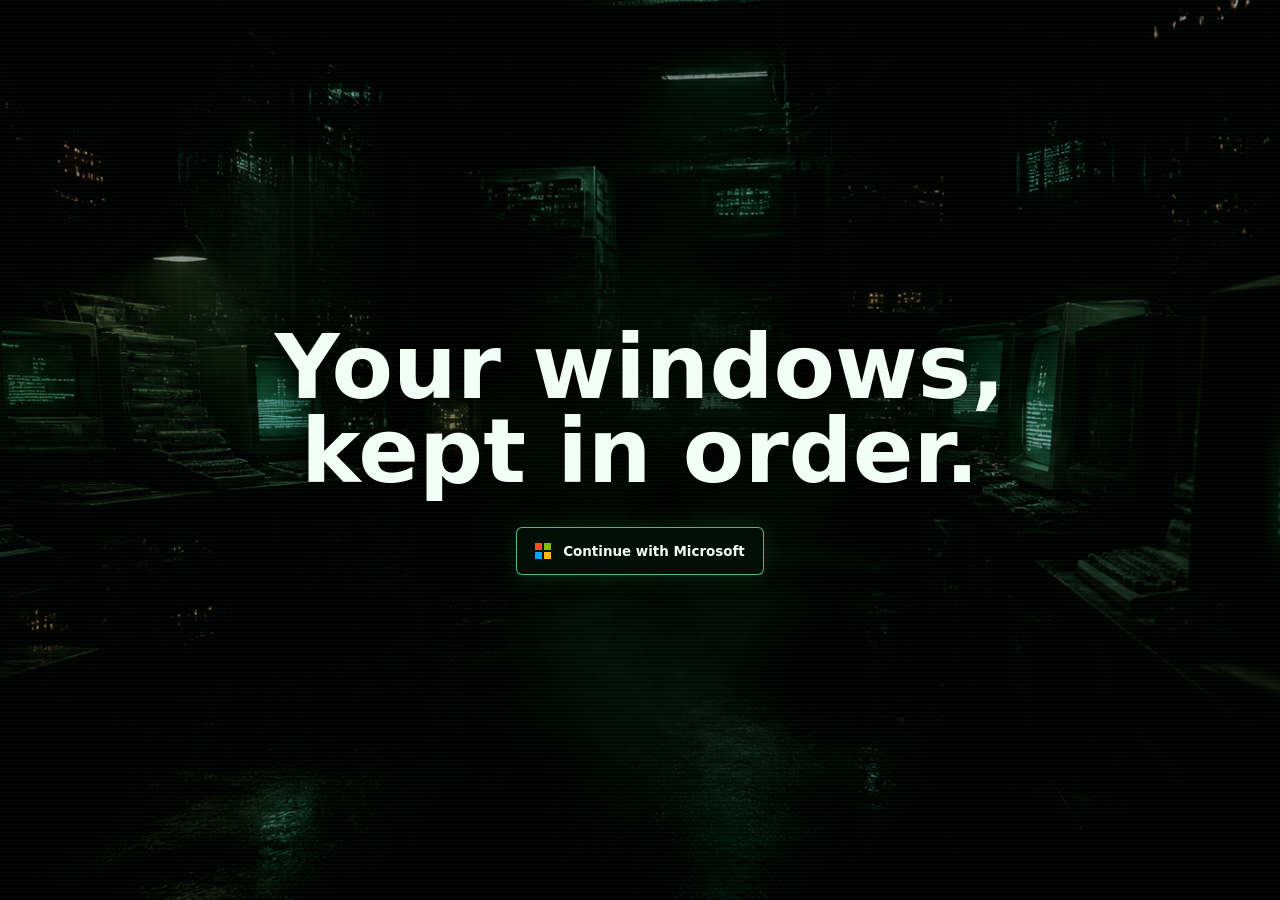
==== commit e767dbef: "Move photo archive to Azure Blob Storage" ====
--- a/index.html
+++ b/index.html
@@ -28,7 +28,7 @@
     <main class="main-content">
       <header class="topbar">
         <div class="page-heading">
-          <p class="eyebrow">Photo archive</p>
+          <p class="eyebrow">Blob archive</p>
           <h1 id="folderTitle">Loading</h1>
           <p id="countText" class="summary" aria-live="polite">Loading your archive...</p>
         </div>
--- a/styles.css
+++ b/styles.css
@@ -86,23 +86,19 @@
 .viewer-nav.previous { left: 10px; }
 .viewer-nav.next { right: 10px; }
 
-.login-page { position: relative; min-height: 100vh; overflow: hidden; background: #080b0d; }
-.login-backdrop { position: fixed; inset: 0; width: 100%; height: 100%; object-fit: cover; filter: saturate(0.55) contrast(1.08); }
-.login-shade { position: fixed; inset: 0; background: linear-gradient(90deg, rgba(6, 9, 10, 0.98) 0%, rgba(6, 9, 10, 0.88) 42%, rgba(6, 9, 10, 0.28) 78%, rgba(6, 9, 10, 0.46) 100%); }
-.login-header { position: relative; z-index: 1; display: flex; align-items: center; justify-content: space-between; gap: 20px; padding: 26px clamp(22px, 5vw, 72px); }
-.brand-light .brand-mark { background: rgba(20, 26, 29, 0.8); }
-.privacy-label { display: inline-flex; align-items: center; gap: 8px; color: #aeb7bd; font-size: 0.72rem; }
-.login-content { position: relative; z-index: 1; width: min(600px, calc(100% - 44px)); margin: clamp(70px, 14vh, 160px) 0 60px clamp(22px, 8vw, 116px); }
-.login-content h1 { margin: 0; font-size: clamp(2.8rem, 7vw, 6.2rem); line-height: 0.94; letter-spacing: 0; }
-.login-copy { max-width: 500px; margin: 24px 0 28px; color: #aeb7bd; font-size: clamp(0.9rem, 1.5vw, 1.02rem); line-height: 1.7; }
-.login-button { display: inline-flex; align-items: center; gap: 12px; min-height: 46px; padding: 0 17px; border: 1px solid #526068; border-radius: 6px; color: #f7f9fa; background: rgba(17, 22, 25, 0.9); font-size: 0.84rem; font-weight: 650; text-decoration: none; }
-.login-button:hover, .login-button:focus-visible { border-color: var(--accent); background: #151c1e; outline: none; }
+.login-page { position: relative; min-height: 100vh; overflow: hidden; background: #030806; }
+.login-page::after { content: ""; position: fixed; inset: 0; z-index: 2; pointer-events: none; opacity: 0.11; background: repeating-linear-gradient(0deg, transparent 0 3px, rgba(133, 255, 184, 0.28) 3px 4px); }
+.login-backdrop { position: fixed; inset: 0; width: 100%; height: 100%; object-fit: cover; object-position: center; filter: saturate(0.88) contrast(1.08); }
+.login-shade { position: fixed; inset: 0; background: rgba(0, 7, 4, 0.34); }
+.login-content { position: relative; z-index: 3; display: flex; flex-direction: column; align-items: center; justify-content: center; gap: 34px; width: min(760px, calc(100% - 44px)); min-height: 100vh; margin: 0 auto; text-align: center; }
+.login-content h1 { margin: 0; color: #f2fff6; font-size: clamp(2.8rem, 7vw, 6.2rem); line-height: 0.94; letter-spacing: 0; text-shadow: 0 2px 26px rgba(0, 0, 0, 0.92); }
+.login-button { display: inline-flex; align-items: center; justify-content: center; gap: 12px; min-height: 48px; padding: 0 18px; border: 1px solid rgba(110, 255, 167, 0.72); border-radius: 6px; color: #effff4; background: rgba(3, 15, 9, 0.9); box-shadow: 0 0 24px rgba(79, 255, 148, 0.12); font-size: 0.84rem; font-weight: 650; text-decoration: none; }
+.login-button:hover, .login-button:focus-visible { border-color: #8affb7; background: rgba(6, 28, 16, 0.96); box-shadow: 0 0 34px rgba(79, 255, 148, 0.23); outline: none; }
 .microsoft-mark { display: grid; grid-template-columns: repeat(2, 7px); gap: 2px; }
 .microsoft-mark i { width: 7px; height: 7px; background: #f35325; }
 .microsoft-mark i:nth-child(2) { background: #81bc06; }
 .microsoft-mark i:nth-child(3) { background: #05a6f0; }
 .microsoft-mark i:nth-child(4) { background: #ffba08; }
-.login-note { margin: 14px 0 0; color: #78838a; font-size: 0.68rem; }
 
 @media (max-width: 760px) {
   .app-shell { grid-template-columns: 1fr; }
@@ -117,9 +113,8 @@
   .gallery { grid-template-columns: repeat(2, minmax(0, 1fr)); gap: 10px; padding-top: 18px; }
   .photo-caption { padding: 10px; }
   .viewer-stage { padding: 12px 44px; }
-  .login-shade { background: rgba(6, 9, 10, 0.82); }
-  .privacy-label { display: none; }
-  .login-content { margin-top: 16vh; }
+  .login-backdrop { object-position: center; }
+  .login-shade { background: rgba(0, 7, 4, 0.52); }
 }
 
 @media (max-width: 430px) {
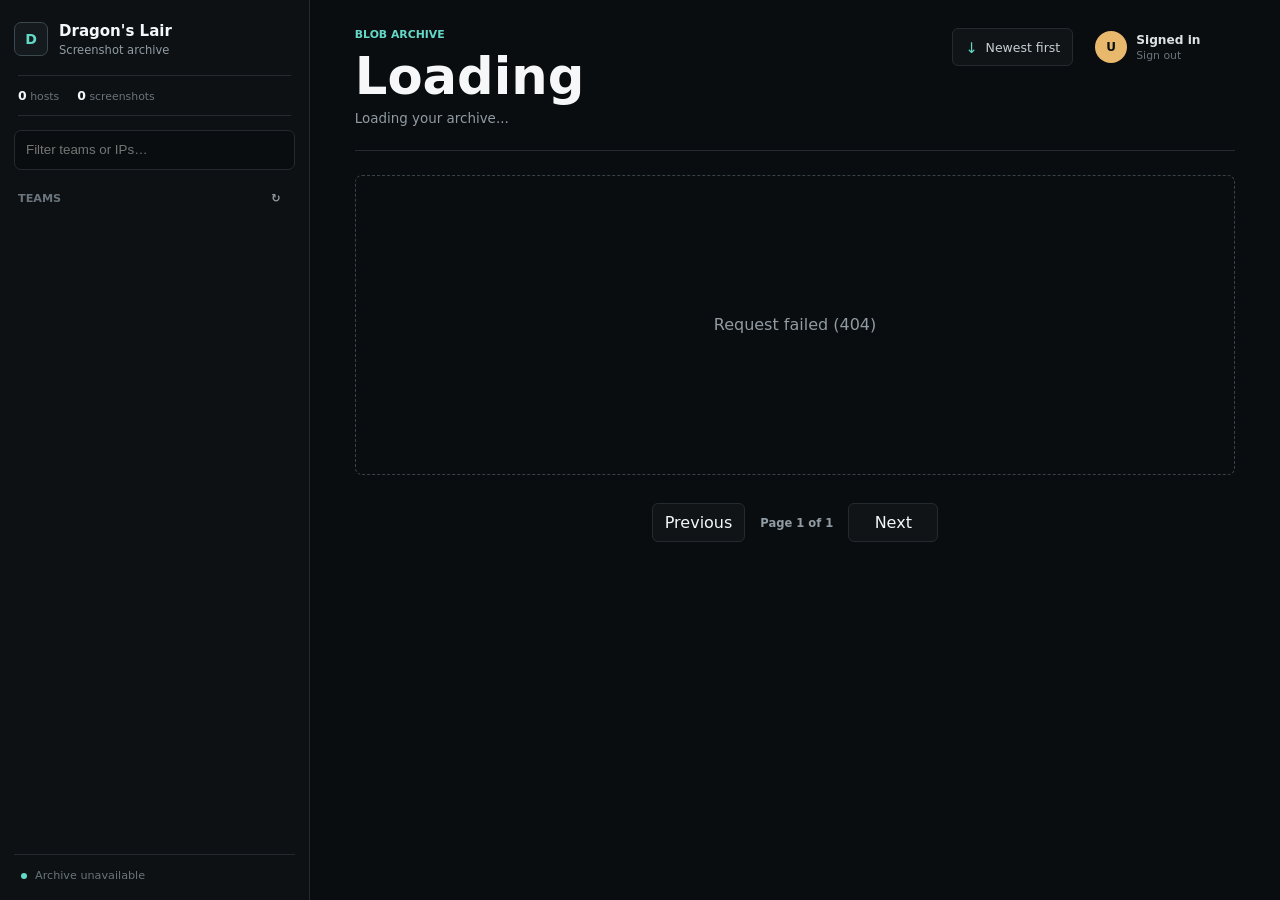
==== commit d9392625: "Add password login and scalable team archive" ====
--- a/index.html
+++ b/index.html
@@ -12,10 +12,18 @@
     <aside class="sidebar" aria-label="Archive navigation">
       <a class="brand" href="/" aria-label="Dragon's Lair home">
         <span class="brand-mark" aria-hidden="true">D</span>
-        <span><strong>Dragon's Lair</strong><small>Private archive</small></span>
+        <span><strong>Dragon's Lair</strong><small>Screenshot archive</small></span>
       </a>
+      <div class="archive-stats">
+        <span><strong id="hostCount">0</strong> hosts</span>
+        <span><strong id="photoCount">0</strong> screenshots</span>
+      </div>
+      <label class="folder-search">
+        <span class="sr-only">Filter teams or IP addresses</span>
+        <input id="folderSearch" type="search" placeholder="Filter teams or IPs…" autocomplete="off">
+      </label>
       <div class="side-heading">
-        <span>Folders</span>
+        <span>Teams</span>
         <button class="icon-button" id="refreshButton" type="button" title="Refresh archive" aria-label="Refresh archive">&#8635;</button>
       </div>
       <nav class="folder-list" id="folderList" aria-label="Photo folders"></nav>
@@ -28,7 +36,7 @@
     <main class="main-content">
       <header class="topbar">
         <div class="page-heading">
-          <p class="eyebrow">Blob archive</p>
+          <p class="eyebrow" id="teamLabel">Blob archive</p>
           <h1 id="folderTitle">Loading</h1>
           <p id="countText" class="summary" aria-live="polite">Loading your archive...</p>
         </div>
@@ -41,12 +49,17 @@
             <span class="avatar" id="userInitial" aria-hidden="true">U</span>
             <span class="account-copy">
               <strong id="userName">Signed in</strong>
-              <a href="/.auth/logout">Sign out</a>
+              <button id="logoutButton" type="button">Sign out</button>
             </span>
           </div>
         </div>
       </header>
       <section class="gallery" id="gallery" aria-label="Photos"></section>
+      <nav class="pagination" id="pagination" aria-label="Screenshot pages" hidden>
+        <button id="previousPage" type="button">Previous</button>
+        <strong id="pageStatus">Page 1 of 1</strong>
+        <button id="nextPage" type="button">Next</button>
+      </nav>
     </main>
   </div>
 
@@ -61,6 +74,7 @@
       <button class="viewer-nav next" id="nextButton" type="button" title="Next photo" aria-label="Next photo">&rsaquo;</button>
     </div>
   </dialog>
+  <script src="team-map.js" defer></script>
   <script src="app.js" defer></script>
 </body>
 </html>
--- a/styles.css
+++ b/styles.css
@@ -20,19 +20,37 @@
 button, a { font: inherit; }
 button { color: inherit; }
 a { color: inherit; }
+.sr-only { position: absolute; width: 1px; height: 1px; padding: 0; margin: -1px; overflow: hidden; clip: rect(0, 0, 0, 0); white-space: nowrap; border: 0; }
 
-.app-shell { display: grid; grid-template-columns: 232px minmax(0, 1fr); min-height: 100vh; }
-.sidebar { position: sticky; top: 0; display: flex; flex-direction: column; height: 100vh; padding: 22px 14px 16px; border-right: 1px solid var(--line); background: #0d1113; }
+.app-page { height: 100vh; overflow: hidden; }
+.app-shell { display: grid; grid-template-columns: 310px minmax(0, 1fr); height: 100vh; min-height: 0; }
+.sidebar { display: flex; flex-direction: column; min-height: 0; height: 100vh; padding: 22px 14px 16px; border-right: 1px solid var(--line); background: #0d1113; }
 .brand { display: flex; align-items: center; gap: 11px; width: fit-content; color: var(--ink); text-decoration: none; }
 .brand-mark { display: grid; place-items: center; width: 34px; height: 34px; flex: 0 0 34px; border: 1px solid #3b484f; border-radius: 7px; color: var(--accent); background: #141a1d; font-size: 0.88rem; font-weight: 800; }
 .brand strong, .brand small { display: block; letter-spacing: 0; }
 .brand strong { font-size: 0.94rem; line-height: 1.3; }
 .brand small { margin-top: 1px; color: var(--muted); font-size: 0.72rem; }
 
-.side-heading { display: flex; align-items: center; justify-content: space-between; min-height: 34px; margin: 34px 4px 9px; color: var(--subtle); font-size: 0.7rem; font-weight: 750; text-transform: uppercase; }
+.archive-stats { display: flex; gap: 18px; margin: 18px 4px 14px; padding: 12px 0; border-block: 1px solid var(--line); color: var(--subtle); font-size: 0.68rem; }
+.archive-stats strong { color: var(--ink); font-size: 0.78rem; }
+.folder-search { display: block; margin: 0 0 10px; }
+.folder-search input { width: 100%; min-height: 40px; padding: 8px 11px; border: 1px solid var(--line); border-radius: 7px; color: var(--ink); background: #090d0f; outline: none; }
+.folder-search input:focus { border-color: var(--accent); box-shadow: 0 0 0 3px var(--accent-soft); }
+
+.side-heading { display: flex; align-items: center; justify-content: space-between; min-height: 34px; margin: 2px 4px 7px; color: var(--subtle); font-size: 0.7rem; font-weight: 750; text-transform: uppercase; }
 .icon-button { display: grid; place-items: center; width: 30px; height: 30px; padding: 0; border: 0; border-radius: 6px; color: var(--muted); background: transparent; cursor: pointer; }
 .icon-button:hover, .icon-button:focus-visible { color: var(--ink); background: var(--surface-raised); outline: none; }
-.folder-list { display: grid; align-content: start; gap: 3px; min-height: 0; overflow-y: auto; }
+.folder-list { flex: 1 1 auto; display: grid; align-content: start; gap: 6px; min-height: 0; overflow-y: auto; overscroll-behavior: contain; padding-right: 3px; }
+.team-group { border: 1px solid transparent; border-radius: 8px; }
+.team-group[open] { border-color: var(--line); background: rgba(255, 255, 255, 0.015); }
+.team-group summary { display: flex; align-items: center; justify-content: space-between; gap: 9px; padding: 10px; border-radius: 7px; cursor: pointer; list-style: none; user-select: none; }
+.team-group summary::-webkit-details-marker { display: none; }
+.team-group summary:hover { background: var(--surface); }
+.team-group summary strong, .team-group summary small { display: block; }
+.team-group summary strong { color: #dce4e7; font-size: 0.76rem; }
+.team-group summary small { margin-top: 2px; color: var(--subtle); font: 0.65rem ui-monospace, SFMono-Regular, Consolas, monospace; }
+.group-stats { color: var(--subtle); font-size: 0.62rem; white-space: nowrap; }
+.folder-links { display: grid; gap: 2px; padding: 0 5px 6px; }
 .folder-item { display: grid; grid-template-columns: 20px minmax(0, 1fr) auto; align-items: center; gap: 9px; min-height: 40px; width: 100%; padding: 7px 9px; border: 1px solid transparent; border-radius: 6px; color: #b7c0c7; background: transparent; text-align: left; cursor: pointer; }
 .folder-item:hover, .folder-item:focus-visible { color: var(--ink); background: #14191c; outline: none; }
 .folder-item.active { border-color: #2b373b; color: var(--ink); background: var(--accent-soft); }
@@ -44,7 +62,7 @@
 .sidebar-footer { display: flex; align-items: center; gap: 8px; margin-top: auto; padding: 14px 7px 2px; border-top: 1px solid var(--line); color: var(--subtle); font-size: 0.7rem; }
 .status-dot { width: 6px; height: 6px; flex: 0 0 6px; border-radius: 50%; background: var(--accent); }
 
-.main-content { min-width: 0; padding: 28px clamp(22px, 3.5vw, 54px) 54px; }
+.main-content { min-width: 0; min-height: 0; height: 100vh; overflow-y: auto; overscroll-behavior: contain; padding: 28px clamp(22px, 3.5vw, 54px) 54px; }
 .topbar { display: flex; align-items: flex-start; justify-content: space-between; gap: 32px; padding-bottom: 24px; border-bottom: 1px solid var(--line); }
 .eyebrow { margin: 0 0 9px; color: var(--accent); font-size: 0.68rem; font-weight: 800; text-transform: uppercase; }
 .page-heading h1 { margin: 0; font-size: clamp(1.8rem, 4vw, 3.2rem); line-height: 1.02; letter-spacing: 0; }
@@ -55,10 +73,10 @@
 .sort-icon { color: var(--accent); font-size: 0.92rem; }
 .account { display: flex; align-items: center; gap: 9px; min-width: 140px; }
 .avatar { display: grid; place-items: center; width: 32px; height: 32px; border-radius: 50%; color: #0b1112; background: var(--warm); font-size: 0.75rem; font-weight: 800; }
-.account-copy strong, .account-copy a { display: block; letter-spacing: 0; }
+.account-copy strong, .account-copy button { display: block; letter-spacing: 0; }
 .account-copy strong { max-width: 150px; overflow: hidden; text-overflow: ellipsis; color: #dce1e4; font-size: 0.76rem; white-space: nowrap; }
-.account-copy a { width: fit-content; margin-top: 2px; color: var(--subtle); font-size: 0.68rem; text-decoration: none; }
-.account-copy a:hover, .account-copy a:focus-visible { color: var(--ink); outline: none; }
+.account-copy button { width: fit-content; margin: 2px 0 0; padding: 0; border: 0; color: var(--subtle); background: transparent; font-size: 0.68rem; cursor: pointer; }
+.account-copy button:hover, .account-copy button:focus-visible { color: var(--ink); outline: none; }
 
 .gallery { display: grid; grid-template-columns: repeat(auto-fill, minmax(230px, 1fr)); gap: 18px; padding-top: 24px; }
 .photo-tile { min-width: 0; padding: 0; border: 1px solid var(--line); border-radius: 7px; overflow: hidden; color: inherit; background: var(--surface); text-align: left; cursor: pointer; }
@@ -71,6 +89,11 @@
 .photo-time { color: var(--subtle); font-size: 0.68rem; }
 .empty-state { grid-column: 1 / -1; display: grid; place-items: center; min-height: 300px; border: 1px dashed var(--line-strong); border-radius: 7px; color: var(--muted); text-align: center; }
 .empty-state p { max-width: 420px; margin: 0; padding: 24px; line-height: 1.6; }
+.pagination { display: flex; align-items: center; justify-content: center; gap: 15px; padding: 28px 0 4px; }
+.pagination button { min-width: 90px; padding: 9px 12px; border: 1px solid var(--line); border-radius: 6px; color: var(--ink); background: var(--surface); cursor: pointer; }
+.pagination button:hover:not(:disabled) { border-color: var(--accent); }
+.pagination button:disabled { color: #4f595f; cursor: default; }
+.pagination strong { color: var(--muted); font-size: 0.72rem; }
 
 .viewer { width: min(1120px, calc(100vw - 32px)); max-width: none; height: min(820px, calc(100vh - 32px)); padding: 0; border: 1px solid #333c42; border-radius: 7px; color: var(--ink); background: #080a0c; }
 .viewer::backdrop { background: rgba(3, 5, 6, 0.88); backdrop-filter: blur(8px); }
@@ -92,8 +115,16 @@
 .login-shade { position: fixed; inset: 0; background: rgba(0, 7, 4, 0.34); }
 .login-content { position: relative; z-index: 3; display: flex; flex-direction: column; align-items: center; justify-content: center; gap: 34px; width: min(760px, calc(100% - 44px)); min-height: 100vh; margin: 0 auto; text-align: center; }
 .login-content h1 { margin: 0; color: #f2fff6; font-size: clamp(2.8rem, 7vw, 6.2rem); line-height: 0.94; letter-spacing: 0; text-shadow: 0 2px 26px rgba(0, 0, 0, 0.92); }
+.login-form { display: grid; gap: 17px; width: min(390px, 100%); padding: 34px; border: 1px solid rgba(110, 255, 167, 0.45); border-radius: 12px; background: rgba(3, 13, 8, 0.9); box-shadow: 0 24px 80px rgba(0, 0, 0, 0.55); backdrop-filter: blur(10px); text-align: left; }
+.login-form .login-mark { display: grid; place-items: center; width: 44px; height: 44px; margin: 0 auto 2px; border-radius: 9px; color: #06110c; background: var(--accent); font-weight: 850; }
+.login-form h1 { font-size: 2rem; line-height: 1.1; text-align: center; }
+.login-form label { display: grid; gap: 7px; color: #cbd8d1; font-size: 0.72rem; font-weight: 700; }
+.login-form input { min-height: 44px; padding: 9px 11px; border: 1px solid rgba(110, 255, 167, 0.28); border-radius: 6px; color: var(--ink); background: rgba(2, 9, 5, 0.94); outline: none; }
+.login-form input:focus { border-color: #8affb7; box-shadow: 0 0 0 3px rgba(79, 255, 148, 0.12); }
+.login-status { min-height: 18px; margin: -4px 0; color: #ff9ca7; font-size: 0.72rem; text-align: center; }
 .login-button { display: inline-flex; align-items: center; justify-content: center; gap: 12px; min-height: 48px; padding: 0 18px; border: 1px solid rgba(110, 255, 167, 0.72); border-radius: 6px; color: #effff4; background: rgba(3, 15, 9, 0.9); box-shadow: 0 0 24px rgba(79, 255, 148, 0.12); font-size: 0.84rem; font-weight: 650; text-decoration: none; }
 .login-button:hover, .login-button:focus-visible { border-color: #8affb7; background: rgba(6, 28, 16, 0.96); box-shadow: 0 0 34px rgba(79, 255, 148, 0.23); outline: none; }
+.login-button:disabled { opacity: 0.65; cursor: wait; }
 .microsoft-mark { display: grid; grid-template-columns: repeat(2, 7px); gap: 2px; }
 .microsoft-mark i { width: 7px; height: 7px; background: #f35325; }
 .microsoft-mark i:nth-child(2) { background: #81bc06; }
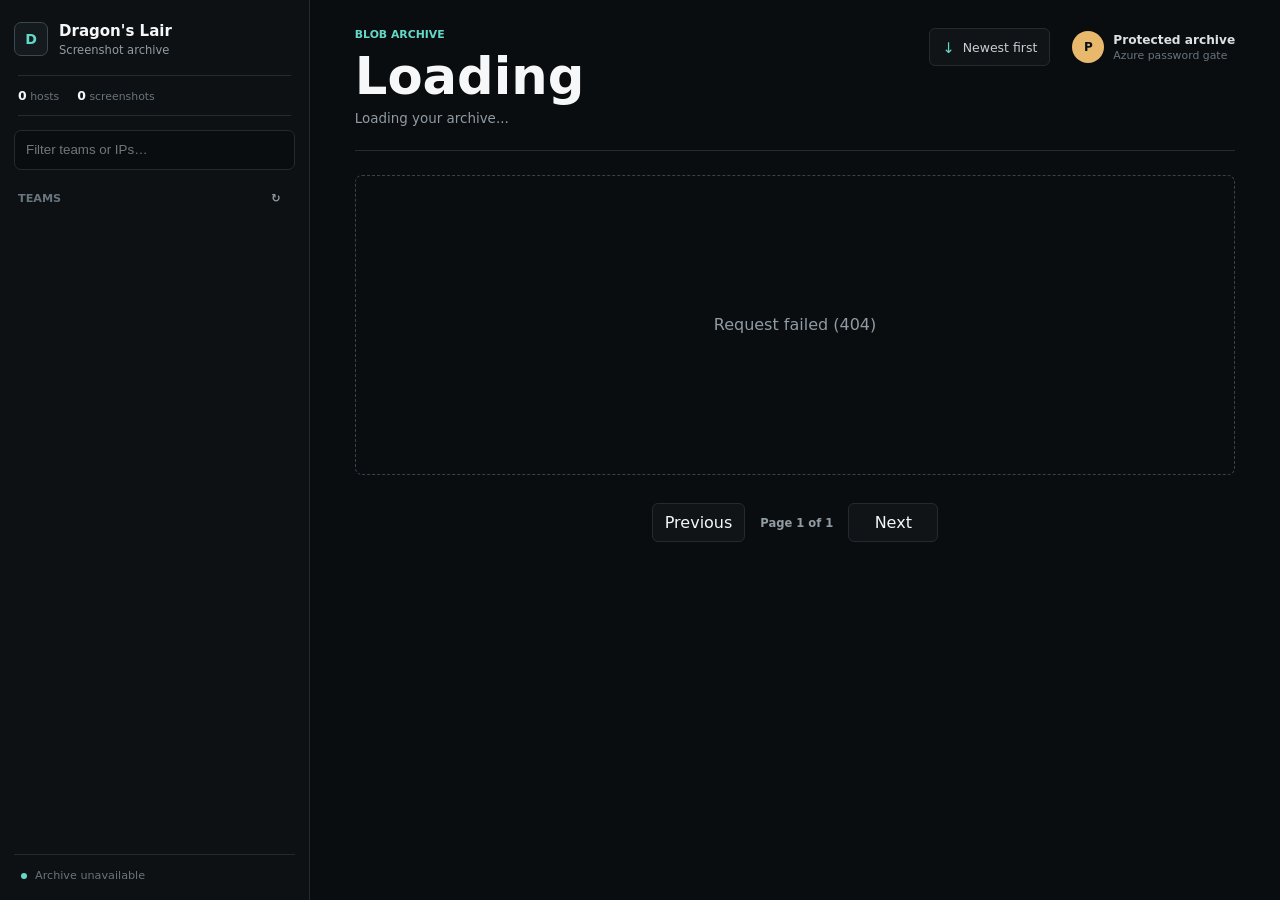
==== commit f235c198: "Use native Static Web Apps password protection" ====
--- a/index.html
+++ b/index.html
@@ -48,8 +48,8 @@
           <div class="account">
             <span class="avatar" id="userInitial" aria-hidden="true">U</span>
             <span class="account-copy">
-              <strong id="userName">Signed in</strong>
-              <button id="logoutButton" type="button">Sign out</button>
+              <strong id="userName">Protected archive</strong>
+              <span class="protected-label">Azure password gate</span>
             </span>
           </div>
         </div>
--- a/styles.css
+++ b/styles.css
@@ -73,10 +73,9 @@
 .sort-icon { color: var(--accent); font-size: 0.92rem; }
 .account { display: flex; align-items: center; gap: 9px; min-width: 140px; }
 .avatar { display: grid; place-items: center; width: 32px; height: 32px; border-radius: 50%; color: #0b1112; background: var(--warm); font-size: 0.75rem; font-weight: 800; }
-.account-copy strong, .account-copy button { display: block; letter-spacing: 0; }
+.account-copy strong, .account-copy .protected-label { display: block; letter-spacing: 0; }
 .account-copy strong { max-width: 150px; overflow: hidden; text-overflow: ellipsis; color: #dce1e4; font-size: 0.76rem; white-space: nowrap; }
-.account-copy button { width: fit-content; margin: 2px 0 0; padding: 0; border: 0; color: var(--subtle); background: transparent; font-size: 0.68rem; cursor: pointer; }
-.account-copy button:hover, .account-copy button:focus-visible { color: var(--ink); outline: none; }
+.account-copy .protected-label { margin-top: 2px; color: var(--subtle); font-size: 0.68rem; }
 
 .gallery { display: grid; grid-template-columns: repeat(auto-fill, minmax(230px, 1fr)); gap: 18px; padding-top: 24px; }
 .photo-tile { min-width: 0; padding: 0; border: 1px solid var(--line); border-radius: 7px; overflow: hidden; color: inherit; background: var(--surface); text-align: left; cursor: pointer; }
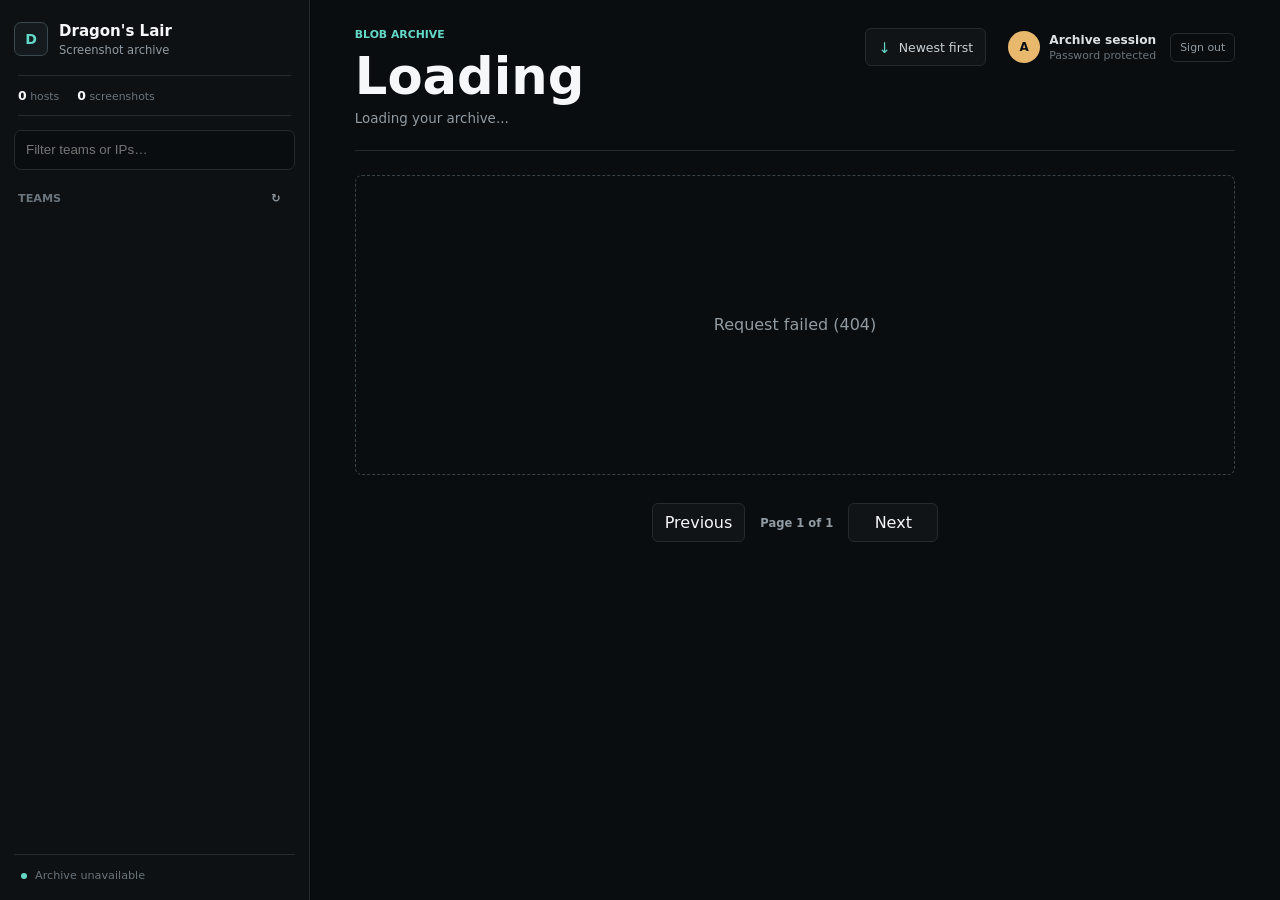
==== commit 47d5553b: "Add shared password archive login" ====
--- a/index.html
+++ b/index.html
@@ -48,9 +48,10 @@
           <div class="account">
             <span class="avatar" id="userInitial" aria-hidden="true">U</span>
             <span class="account-copy">
-              <strong id="userName">Protected archive</strong>
-              <span class="protected-label">Azure password gate</span>
+              <strong id="userName">Archive session</strong>
+              <span class="protected-label">Password protected</span>
             </span>
+            <button class="logout-button" id="logoutButton" type="button">Sign out</button>
           </div>
         </div>
       </header>
--- a/styles.css
+++ b/styles.css
@@ -76,6 +76,8 @@
 .account-copy strong, .account-copy .protected-label { display: block; letter-spacing: 0; }
 .account-copy strong { max-width: 150px; overflow: hidden; text-overflow: ellipsis; color: #dce1e4; font-size: 0.76rem; white-space: nowrap; }
 .account-copy .protected-label { margin-top: 2px; color: var(--subtle); font-size: 0.68rem; }
+.logout-button { margin-left: 5px; padding: 7px 9px; border: 1px solid var(--line); border-radius: 6px; color: var(--muted); background: transparent; font-size: 0.68rem; cursor: pointer; }
+.logout-button:hover, .logout-button:focus-visible { border-color: var(--line-strong); color: var(--ink); outline: none; }
 
 .gallery { display: grid; grid-template-columns: repeat(auto-fill, minmax(230px, 1fr)); gap: 18px; padding-top: 24px; }
 .photo-tile { min-width: 0; padding: 0; border: 1px solid var(--line); border-radius: 7px; overflow: hidden; color: inherit; background: var(--surface); text-align: left; cursor: pointer; }
@@ -117,11 +119,12 @@
 .login-form { display: grid; gap: 17px; width: min(390px, 100%); padding: 34px; border: 1px solid rgba(110, 255, 167, 0.45); border-radius: 12px; background: rgba(3, 13, 8, 0.9); box-shadow: 0 24px 80px rgba(0, 0, 0, 0.55); backdrop-filter: blur(10px); text-align: left; }
 .login-form .login-mark { display: grid; place-items: center; width: 44px; height: 44px; margin: 0 auto 2px; border-radius: 9px; color: #06110c; background: var(--accent); font-weight: 850; }
 .login-form h1 { font-size: 2rem; line-height: 1.1; text-align: center; }
+.login-form form { display: grid; gap: 14px; }
 .login-form label { display: grid; gap: 7px; color: #cbd8d1; font-size: 0.72rem; font-weight: 700; }
 .login-form input { min-height: 44px; padding: 9px 11px; border: 1px solid rgba(110, 255, 167, 0.28); border-radius: 6px; color: var(--ink); background: rgba(2, 9, 5, 0.94); outline: none; }
 .login-form input:focus { border-color: #8affb7; box-shadow: 0 0 0 3px rgba(79, 255, 148, 0.12); }
 .login-status { min-height: 18px; margin: -4px 0; color: #ff9ca7; font-size: 0.72rem; text-align: center; }
-.login-button { display: inline-flex; align-items: center; justify-content: center; gap: 12px; min-height: 48px; padding: 0 18px; border: 1px solid rgba(110, 255, 167, 0.72); border-radius: 6px; color: #effff4; background: rgba(3, 15, 9, 0.9); box-shadow: 0 0 24px rgba(79, 255, 148, 0.12); font-size: 0.84rem; font-weight: 650; text-decoration: none; }
+.login-button { display: inline-flex; align-items: center; justify-content: center; gap: 12px; width: 100%; min-height: 48px; padding: 0 18px; border: 1px solid rgba(110, 255, 167, 0.72); border-radius: 6px; color: #effff4; background: rgba(3, 15, 9, 0.9); box-shadow: 0 0 24px rgba(79, 255, 148, 0.12); font-size: 0.84rem; font-weight: 650; text-decoration: none; cursor: pointer; }
 .login-button:hover, .login-button:focus-visible { border-color: #8affb7; background: rgba(6, 28, 16, 0.96); box-shadow: 0 0 34px rgba(79, 255, 148, 0.23); outline: none; }
 .login-button:disabled { opacity: 0.65; cursor: wait; }
 .microsoft-mark { display: grid; grid-template-columns: repeat(2, 7px); gap: 2px; }
